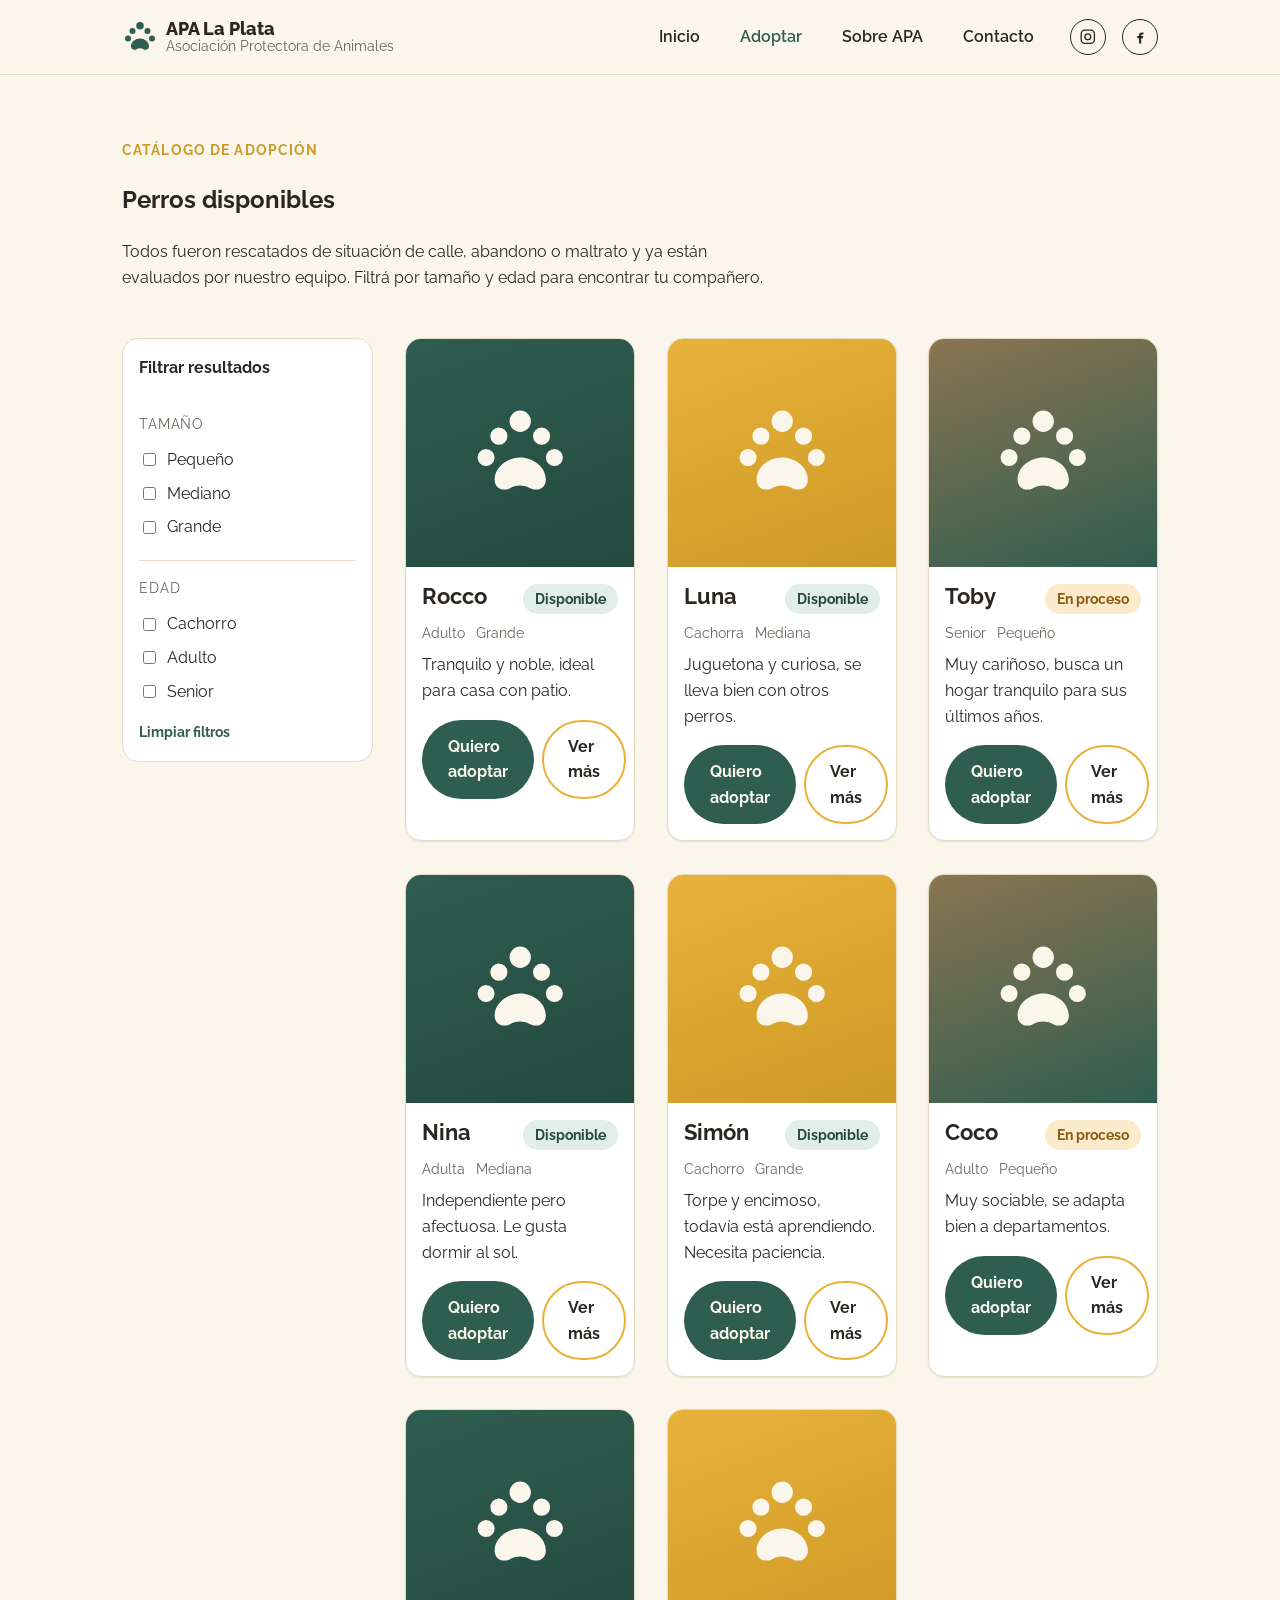
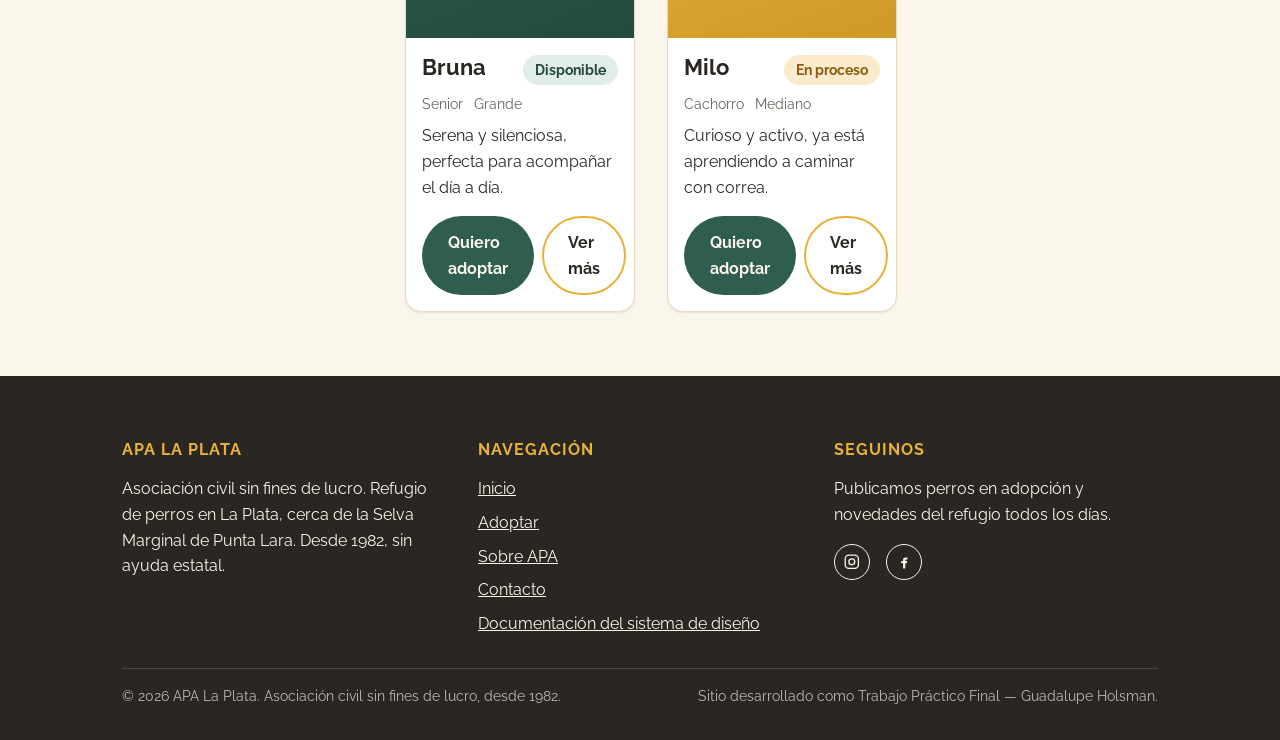
==== adopcion.html @ c474813a "Build Etapa 3 site: HTML/CSS for APA La Plata Implements the design system from Etapas 1-2 as a stat" ====
<!DOCTYPE html>
<html lang="es">
<head>
<meta charset="UTF-8">
<meta name="viewport" content="width=device-width, initial-scale=1.0">
<title>Adoptá — APA La Plata</title>
<meta name="description" content="Catálogo de perros disponibles para adopción en APA La Plata. Filtrá por tamaño y edad para encontrar tu compañero.">
<link rel="preconnect" href="https://fonts.googleapis.com">
<link rel="preconnect" href="https://fonts.gstatic.com" crossorigin>
<link href="https://fonts.googleapis.com/css2?family=Raleway:wght@400;600;700;800&display=swap" rel="stylesheet">
<link rel="stylesheet" href="css/styles.css">
</head>
<body>
<div class="pagina">

<header class="encabezado-principal">
  <div class="contenedor encabezado-principal__barra">
    <a href="index.html" class="marca">
      <svg class="marca__icono" viewBox="0 0 24 24" fill="currentColor" aria-hidden="true">
        <path d="M12 2a2.5 2.5 0 0 1 2.5 2.5A2.5 2.5 0 0 1 12 7a2.5 2.5 0 0 1-2.5-2.5A2.5 2.5 0 0 1 12 2zM7 6a2 2 0 1 1 0 4 2 2 0 0 1 0-4zm10 0a2 2 0 1 1 0 4 2 2 0 0 1 0-4zM4 11a2 2 0 1 1 0 4 2 2 0 0 1 0-4zm16 0a2 2 0 1 1 0 4 2 2 0 0 1 0-4zm-8 2c3 0 6 2.2 6 5.2 0 1.8-1.6 2.8-3.4 2.1a4.8 4.8 0 0 0-5.2 0C7.6 21 6 20 6 18.2 6 15.2 9 13 12 13z"/>
      </svg>
      <span class="marca__texto">
        <span class="marca__nombre">APA La Plata</span>
        <span class="marca__lugar">Asociación Protectora de Animales</span>
      </span>
    </a>

    <button class="nav-toggle" id="nav-toggle" aria-expanded="false" aria-controls="nav-principal">
      <svg class="nav-toggle__icono" viewBox="0 0 24 24" fill="none" stroke="currentColor" stroke-width="2" stroke-linecap="round" aria-hidden="true">
        <line x1="4" y1="7" x2="20" y2="7"></line>
        <line x1="4" y1="12" x2="20" y2="12"></line>
        <line x1="4" y1="17" x2="20" y2="17"></line>
      </svg>
      Menú
    </button>

    <nav class="nav-principal" id="nav-principal" aria-label="Navegación principal">
      <ul class="nav-principal__lista">
        <li><a class="nav-principal__enlace" href="index.html">Inicio</a></li>
        <li><a class="nav-principal__enlace" href="adopcion.html" aria-current="page">Adoptar</a></li>
        <li><a class="nav-principal__enlace" href="index.html#sobre">Sobre APA</a></li>
        <li><a class="nav-principal__enlace" href="contacto.html">Contacto</a></li>
      </ul>
      <div class="nav-principal__redes">
        <a class="icono-red" href="https://www.instagram.com/apa.perritosenadopcion/" target="_blank" rel="noopener" aria-label="APA La Plata en Instagram">
          <svg viewBox="0 0 24 24" fill="none" stroke="currentColor" stroke-width="1.8" aria-hidden="true"><rect x="3" y="3" width="18" height="18" rx="5"></rect><circle cx="12" cy="12" r="4"></circle><circle cx="17.5" cy="6.5" r="0.6" fill="currentColor" stroke="none"></circle></svg>
        </a>
        <a class="icono-red" href="https://www.facebook.com/" target="_blank" rel="noopener" aria-label="APA La Plata en Facebook">
          <svg viewBox="0 0 24 24" fill="currentColor" aria-hidden="true"><path d="M14 9.6V11h2.7l-.4 3H14v7h-3v-7H8.5v-3H11V9.4C11 7 12.6 6 14.7 6H17v3h-2.4c-.4 0-.6.2-.6.6z"></path></svg>
        </a>
      </div>
    </nav>
  </div>
</header>

<main>
  <section class="contenedor">
    <div class="seccion__encabezado">
      <p class="seccion__kicker">Catálogo de adopción</p>
      <h1>Perros disponibles</h1>
      <p>Todos fueron rescatados de situación de calle, abandono o maltrato y ya están evaluados por nuestro equipo. Filtrá por tamaño y edad para encontrar tu compañero.</p>
    </div>

    <div class="grilla-adopcion-layout">
      <aside aria-label="Filtros de búsqueda">
        <details class="barra-filtros" id="barra-filtros" open>
          <summary>Filtrar resultados</summary>

          <div class="barra-filtros__grupo">
            <p class="barra-filtros__titulo">Tamaño</p>
            <label class="barra-filtros__opcion"><input type="checkbox" name="tamano" value="pequeno"> Pequeño</label>
            <label class="barra-filtros__opcion"><input type="checkbox" name="tamano" value="mediano"> Mediano</label>
            <label class="barra-filtros__opcion"><input type="checkbox" name="tamano" value="grande"> Grande</label>
          </div>

          <div class="barra-filtros__grupo">
            <p class="barra-filtros__titulo">Edad</p>
            <label class="barra-filtros__opcion"><input type="checkbox" name="edad" value="cachorro"> Cachorro</label>
            <label class="barra-filtros__opcion"><input type="checkbox" name="edad" value="adulto"> Adulto</label>
            <label class="barra-filtros__opcion"><input type="checkbox" name="edad" value="senior"> Senior</label>
          </div>

          <button type="button" class="barra-filtros__limpiar" id="limpiar-filtros">Limpiar filtros</button>
        </details>
      </aside>

      <div class="grilla-adopcion" id="grilla-adopcion">

        <article class="tarjeta-animal" data-tamano="grande" data-edad="adulto">
          <div class="tarjeta-animal__layout">
            <div class="tarjeta-animal__imagen-envoltorio">
              <div class="imagen-animal imagen-animal--paleta-1">
                <svg viewBox="0 0 24 24" fill="currentColor" aria-hidden="true"><path d="M12 2a2.5 2.5 0 0 1 2.5 2.5A2.5 2.5 0 0 1 12 7a2.5 2.5 0 0 1-2.5-2.5A2.5 2.5 0 0 1 12 2zM7 6a2 2 0 1 1 0 4 2 2 0 0 1 0-4zm10 0a2 2 0 1 1 0 4 2 2 0 0 1 0-4zM4 11a2 2 0 1 1 0 4 2 2 0 0 1 0-4zm16 0a2 2 0 1 1 0 4 2 2 0 0 1 0-4zm-8 2c3 0 6 2.2 6 5.2 0 1.8-1.6 2.8-3.4 2.1a4.8 4.8 0 0 0-5.2 0C7.6 21 6 20 6 18.2 6 15.2 9 13 12 13z"/></svg>
              </div>
            </div>
            <div class="tarjeta-animal__contenido">
              <div class="tarjeta-animal__encabezado">
                <h2 class="tarjeta-animal__nombre">Rocco</h2>
                <span class="etiqueta-estado etiqueta-estado_disponible">Disponible</span>
              </div>
              <ul class="tarjeta-animal__meta"><li>Adulto</li><li>Grande</li></ul>
              <p class="tarjeta-animal__descripcion">Tranquilo y noble, ideal para casa con patio.</p>
              <div class="tarjeta-animal__acciones">
                <a href="animal.html" class="btn btn-primario">Quiero adoptar</a>
                <a href="animal.html" class="btn btn-secundario">Ver más</a>
              </div>
            </div>
          </div>
        </article>

        <article class="tarjeta-animal" data-tamano="mediano" data-edad="cachorro">
          <div class="tarjeta-animal__layout">
            <div class="tarjeta-animal__imagen-envoltorio">
              <div class="imagen-animal imagen-animal--paleta-2">
                <svg viewBox="0 0 24 24" fill="currentColor" aria-hidden="true"><path d="M12 2a2.5 2.5 0 0 1 2.5 2.5A2.5 2.5 0 0 1 12 7a2.5 2.5 0 0 1-2.5-2.5A2.5 2.5 0 0 1 12 2zM7 6a2 2 0 1 1 0 4 2 2 0 0 1 0-4zm10 0a2 2 0 1 1 0 4 2 2 0 0 1 0-4zM4 11a2 2 0 1 1 0 4 2 2 0 0 1 0-4zm16 0a2 2 0 1 1 0 4 2 2 0 0 1 0-4zm-8 2c3 0 6 2.2 6 5.2 0 1.8-1.6 2.8-3.4 2.1a4.8 4.8 0 0 0-5.2 0C7.6 21 6 20 6 18.2 6 15.2 9 13 12 13z"/></svg>
              </div>
            </div>
            <div class="tarjeta-animal__contenido">
              <div class="tarjeta-animal__encabezado">
                <h2 class="tarjeta-animal__nombre">Luna</h2>
                <span class="etiqueta-estado etiqueta-estado_disponible">Disponible</span>
              </div>
              <ul class="tarjeta-animal__meta"><li>Cachorra</li><li>Mediana</li></ul>
              <p class="tarjeta-animal__descripcion">Juguetona y curiosa, se lleva bien con otros perros.</p>
              <div class="tarjeta-animal__acciones">
                <a href="animal.html" class="btn btn-primario">Quiero adoptar</a>
                <a href="animal.html" class="btn btn-secundario">Ver más</a>
              </div>
            </div>
          </div>
        </article>

        <article class="tarjeta-animal" data-tamano="pequeno" data-edad="senior">
          <div class="tarjeta-animal__layout">
            <div class="tarjeta-animal__imagen-envoltorio">
              <div class="imagen-animal imagen-animal--paleta-3">
                <svg viewBox="0 0 24 24" fill="currentColor" aria-hidden="true"><path d="M12 2a2.5 2.5 0 0 1 2.5 2.5A2.5 2.5 0 0 1 12 7a2.5 2.5 0 0 1-2.5-2.5A2.5 2.5 0 0 1 12 2zM7 6a2 2 0 1 1 0 4 2 2 0 0 1 0-4zm10 0a2 2 0 1 1 0 4 2 2 0 0 1 0-4zM4 11a2 2 0 1 1 0 4 2 2 0 0 1 0-4zm16 0a2 2 0 1 1 0 4 2 2 0 0 1 0-4zm-8 2c3 0 6 2.2 6 5.2 0 1.8-1.6 2.8-3.4 2.1a4.8 4.8 0 0 0-5.2 0C7.6 21 6 20 6 18.2 6 15.2 9 13 12 13z"/></svg>
              </div>
            </div>
            <div class="tarjeta-animal__contenido">
              <div class="tarjeta-animal__encabezado">
                <h2 class="tarjeta-animal__nombre">Toby</h2>
                <span class="etiqueta-estado etiqueta-estado_enproceso">En proceso</span>
              </div>
              <ul class="tarjeta-animal__meta"><li>Senior</li><li>Pequeño</li></ul>
              <p class="tarjeta-animal__descripcion">Muy cariñoso, busca un hogar tranquilo para sus últimos años.</p>
              <div class="tarjeta-animal__acciones">
                <a href="animal.html" class="btn btn-primario">Quiero adoptar</a>
                <a href="animal.html" class="btn btn-secundario">Ver más</a>
              </div>
            </div>
          </div>
        </article>

        <article class="tarjeta-animal" data-tamano="mediano" data-edad="adulto">
          <div class="tarjeta-animal__layout">
            <div class="tarjeta-animal__imagen-envoltorio">
              <div class="imagen-animal imagen-animal--paleta-1">
                <svg viewBox="0 0 24 24" fill="currentColor" aria-hidden="true"><path d="M12 2a2.5 2.5 0 0 1 2.5 2.5A2.5 2.5 0 0 1 12 7a2.5 2.5 0 0 1-2.5-2.5A2.5 2.5 0 0 1 12 2zM7 6a2 2 0 1 1 0 4 2 2 0 0 1 0-4zm10 0a2 2 0 1 1 0 4 2 2 0 0 1 0-4zM4 11a2 2 0 1 1 0 4 2 2 0 0 1 0-4zm16 0a2 2 0 1 1 0 4 2 2 0 0 1 0-4zm-8 2c3 0 6 2.2 6 5.2 0 1.8-1.6 2.8-3.4 2.1a4.8 4.8 0 0 0-5.2 0C7.6 21 6 20 6 18.2 6 15.2 9 13 12 13z"/></svg>
              </div>
            </div>
            <div class="tarjeta-animal__contenido">
              <div class="tarjeta-animal__encabezado">
                <h2 class="tarjeta-animal__nombre">Nina</h2>
                <span class="etiqueta-estado etiqueta-estado_disponible">Disponible</span>
              </div>
              <ul class="tarjeta-animal__meta"><li>Adulta</li><li>Mediana</li></ul>
              <p class="tarjeta-animal__descripcion">Independiente pero afectuosa. Le gusta dormir al sol.</p>
              <div class="tarjeta-animal__acciones">
                <a href="animal.html" class="btn btn-primario">Quiero adoptar</a>
                <a href="animal.html" class="btn btn-secundario">Ver más</a>
              </div>
            </div>
          </div>
        </article>

        <article class="tarjeta-animal" data-tamano="grande" data-edad="cachorro">
          <div class="tarjeta-animal__layout">
            <div class="tarjeta-animal__imagen-envoltorio">
              <div class="imagen-animal imagen-animal--paleta-2">
                <svg viewBox="0 0 24 24" fill="currentColor" aria-hidden="true"><path d="M12 2a2.5 2.5 0 0 1 2.5 2.5A2.5 2.5 0 0 1 12 7a2.5 2.5 0 0 1-2.5-2.5A2.5 2.5 0 0 1 12 2zM7 6a2 2 0 1 1 0 4 2 2 0 0 1 0-4zm10 0a2 2 0 1 1 0 4 2 2 0 0 1 0-4zM4 11a2 2 0 1 1 0 4 2 2 0 0 1 0-4zm16 0a2 2 0 1 1 0 4 2 2 0 0 1 0-4zm-8 2c3 0 6 2.2 6 5.2 0 1.8-1.6 2.8-3.4 2.1a4.8 4.8 0 0 0-5.2 0C7.6 21 6 20 6 18.2 6 15.2 9 13 12 13z"/></svg>
              </div>
            </div>
            <div class="tarjeta-animal__contenido">
              <div class="tarjeta-animal__encabezado">
                <h2 class="tarjeta-animal__nombre">Simón</h2>
                <span class="etiqueta-estado etiqueta-estado_disponible">Disponible</span>
              </div>
              <ul class="tarjeta-animal__meta"><li>Cachorro</li><li>Grande</li></ul>
              <p class="tarjeta-animal__descripcion">Torpe y encimoso, todavía está aprendiendo. Necesita paciencia.</p>
              <div class="tarjeta-animal__acciones">
                <a href="animal.html" class="btn btn-primario">Quiero adoptar</a>
                <a href="animal.html" class="btn btn-secundario">Ver más</a>
              </div>
            </div>
          </div>
        </article>

        <article class="tarjeta-animal" data-tamano="pequeno" data-edad="adulto">
          <div class="tarjeta-animal__layout">
            <div class="tarjeta-animal__imagen-envoltorio">
              <div class="imagen-animal imagen-animal--paleta-3">
                <svg viewBox="0 0 24 24" fill="currentColor" aria-hidden="true"><path d="M12 2a2.5 2.5 0 0 1 2.5 2.5A2.5 2.5 0 0 1 12 7a2.5 2.5 0 0 1-2.5-2.5A2.5 2.5 0 0 1 12 2zM7 6a2 2 0 1 1 0 4 2 2 0 0 1 0-4zm10 0a2 2 0 1 1 0 4 2 2 0 0 1 0-4zM4 11a2 2 0 1 1 0 4 2 2 0 0 1 0-4zm16 0a2 2 0 1 1 0 4 2 2 0 0 1 0-4zm-8 2c3 0 6 2.2 6 5.2 0 1.8-1.6 2.8-3.4 2.1a4.8 4.8 0 0 0-5.2 0C7.6 21 6 20 6 18.2 6 15.2 9 13 12 13z"/></svg>
              </div>
            </div>
            <div class="tarjeta-animal__contenido">
              <div class="tarjeta-animal__encabezado">
                <h2 class="tarjeta-animal__nombre">Coco</h2>
                <span class="etiqueta-estado etiqueta-estado_enproceso">En proceso</span>
              </div>
              <ul class="tarjeta-animal__meta"><li>Adulto</li><li>Pequeño</li></ul>
              <p class="tarjeta-animal__descripcion">Muy sociable, se adapta bien a departamentos.</p>
              <div class="tarjeta-animal__acciones">
                <a href="animal.html" class="btn btn-primario">Quiero adoptar</a>
                <a href="animal.html" class="btn btn-secundario">Ver más</a>
              </div>
            </div>
          </div>
        </article>

        <article class="tarjeta-animal" data-tamano="grande" data-edad="senior">
          <div class="tarjeta-animal__layout">
            <div class="tarjeta-animal__imagen-envoltorio">
              <div class="imagen-animal imagen-animal--paleta-1">
                <svg viewBox="0 0 24 24" fill="currentColor" aria-hidden="true"><path d="M12 2a2.5 2.5 0 0 1 2.5 2.5A2.5 2.5 0 0 1 12 7a2.5 2.5 0 0 1-2.5-2.5A2.5 2.5 0 0 1 12 2zM7 6a2 2 0 1 1 0 4 2 2 0 0 1 0-4zm10 0a2 2 0 1 1 0 4 2 2 0 0 1 0-4zM4 11a2 2 0 1 1 0 4 2 2 0 0 1 0-4zm16 0a2 2 0 1 1 0 4 2 2 0 0 1 0-4zm-8 2c3 0 6 2.2 6 5.2 0 1.8-1.6 2.8-3.4 2.1a4.8 4.8 0 0 0-5.2 0C7.6 21 6 20 6 18.2 6 15.2 9 13 12 13z"/></svg>
              </div>
            </div>
            <div class="tarjeta-animal__contenido">
              <div class="tarjeta-animal__encabezado">
                <h2 class="tarjeta-animal__nombre">Bruna</h2>
                <span class="etiqueta-estado etiqueta-estado_disponible">Disponible</span>
              </div>
              <ul class="tarjeta-animal__meta"><li>Senior</li><li>Grande</li></ul>
              <p class="tarjeta-animal__descripcion">Serena y silenciosa, perfecta para acompañar el día a día.</p>
              <div class="tarjeta-animal__acciones">
                <a href="animal.html" class="btn btn-primario">Quiero adoptar</a>
                <a href="animal.html" class="btn btn-secundario">Ver más</a>
              </div>
            </div>
          </div>
        </article>

        <article class="tarjeta-animal" data-tamano="mediano" data-edad="cachorro">
          <div class="tarjeta-animal__layout">
            <div class="tarjeta-animal__imagen-envoltorio">
              <div class="imagen-animal imagen-animal--paleta-2">
                <svg viewBox="0 0 24 24" fill="currentColor" aria-hidden="true"><path d="M12 2a2.5 2.5 0 0 1 2.5 2.5A2.5 2.5 0 0 1 12 7a2.5 2.5 0 0 1-2.5-2.5A2.5 2.5 0 0 1 12 2zM7 6a2 2 0 1 1 0 4 2 2 0 0 1 0-4zm10 0a2 2 0 1 1 0 4 2 2 0 0 1 0-4zM4 11a2 2 0 1 1 0 4 2 2 0 0 1 0-4zm16 0a2 2 0 1 1 0 4 2 2 0 0 1 0-4zm-8 2c3 0 6 2.2 6 5.2 0 1.8-1.6 2.8-3.4 2.1a4.8 4.8 0 0 0-5.2 0C7.6 21 6 20 6 18.2 6 15.2 9 13 12 13z"/></svg>
              </div>
            </div>
            <div class="tarjeta-animal__contenido">
              <div class="tarjeta-animal__encabezado">
                <h2 class="tarjeta-animal__nombre">Milo</h2>
                <span class="etiqueta-estado etiqueta-estado_enproceso">En proceso</span>
              </div>
              <ul class="tarjeta-animal__meta"><li>Cachorro</li><li>Mediano</li></ul>
              <p class="tarjeta-animal__descripcion">Curioso y activo, ya está aprendiendo a caminar con correa.</p>
              <div class="tarjeta-animal__acciones">
                <a href="animal.html" class="btn btn-primario">Quiero adoptar</a>
                <a href="animal.html" class="btn btn-secundario">Ver más</a>
              </div>
            </div>
          </div>
        </article>

      </div>
    </div>
  </section>
</main>

<footer class="pie-pagina">
  <div class="contenedor">
    <div class="pie-pagina__grid">
      <div>
        <h2 class="pie-pagina__titulo">APA La Plata</h2>
        <p>Asociación civil sin fines de lucro. Refugio de perros en La Plata, cerca de la Selva Marginal de Punta Lara. Desde 1982, sin ayuda estatal.</p>
      </div>
      <div>
        <h2 class="pie-pagina__titulo">Navegación</h2>
        <ul class="pie-pagina__lista">
          <li><a href="index.html">Inicio</a></li>
          <li><a href="adopcion.html">Adoptar</a></li>
          <li><a href="index.html#sobre">Sobre APA</a></li>
          <li><a href="contacto.html">Contacto</a></li>
          <li><a href="sistema.html">Documentación del sistema de diseño</a></li>
        </ul>
      </div>
      <div>
        <h2 class="pie-pagina__titulo">Seguinos</h2>
        <p>Publicamos perros en adopción y novedades del refugio todos los días.</p>
        <div class="pie-pagina__redes">
          <a class="icono-red" href="https://www.instagram.com/apa.perritosenadopcion/" target="_blank" rel="noopener" aria-label="APA La Plata en Instagram">
            <svg viewBox="0 0 24 24" fill="none" stroke="currentColor" stroke-width="1.8" aria-hidden="true"><rect x="3" y="3" width="18" height="18" rx="5"></rect><circle cx="12" cy="12" r="4"></circle><circle cx="17.5" cy="6.5" r="0.6" fill="currentColor" stroke="none"></circle></svg>
          </a>
          <a class="icono-red" href="https://www.facebook.com/" target="_blank" rel="noopener" aria-label="APA La Plata en Facebook">
            <svg viewBox="0 0 24 24" fill="currentColor" aria-hidden="true"><path d="M14 9.6V11h2.7l-.4 3H14v7h-3v-7H8.5v-3H11V9.4C11 7 12.6 6 14.7 6H17v3h-2.4c-.4 0-.6.2-.6.6z"></path></svg>
          </a>
        </div>
      </div>
    </div>
    <div class="pie-pagina__base">
      <span>© 2026 APA La Plata. Asociación civil sin fines de lucro, desde 1982.</span>
      <span>Sitio desarrollado como Trabajo Práctico Final — Guadalupe Holsman.</span>
    </div>
  </div>
</footer>

</div>
<script src="js/main.js"></script>
</body>
</html>
---- css/styles.css ----
/* ==========================================================================
   APA La Plata — Sistema de diseño
   Variables definidas en la Etapa 2 del TP, implementadas como custom
   properties. Ningún color, tipografía o espaciado se declara fuera de :root.
   ========================================================================== */

:root {
  /* Paleta de colores (Etapa 2 · 2.1) */
  --color-primario: #E8B23A;          /* Mostaza — marca, fondos destacados, encabezados de sección */
  --color-primario-hover: #CE9A26;
  --color-secundario: #2F5D50;        /* Verde bosque — CTAs, navegación, enlaces */
  --color-secundario-hover: #244a3f;
  --color-texto: #2A2622;             /* TextoBase — texto principal sobre fondo claro */
  --color-texto-suave: #6B655C;       /* TextoSuave — texto secundario, metadatos */
  --color-fondo: #FBF6EC;             /* FondoBase — fondo general de página */

  /* Neutros derivados, necesarios para superficies e interacción */
  --color-superficie: #FFFFFF;
  --color-borde: #E7DCC3;
  --color-texto-inverso: #FBF6EC;
  --color-sombra: rgba(42, 38, 34, 0.10);

  /* Estados de EtiquetaEstado */
  --color-estado-disponible-fondo: #E1EEE8;
  --color-estado-disponible-texto: #24473d;
  --color-estado-enproceso-fondo: #FBEACB;
  --color-estado-enproceso-texto: #8A5B10;

  /* Escala tipográfica (Etapa 2 · 2.1) */
  --fuente-base: 'Raleway', 'Segoe UI', system-ui, -apple-system, sans-serif;
  --tipo-pequeno: 0.875rem; /* 14px */
  --tipo-base: 1rem;        /* 16px */
  --tipo-grande: 1.375rem;  /* 22px */
  --tipo-display: 2.25rem;  /* 36px */

  /* Escala de espaciado (Etapa 2 · 2.1) */
  --espacio-xs: 0.5rem;  /* 8px */
  --espacio-sm: 1rem;    /* 16px */
  --espacio-md: 2rem;    /* 32px */
  --espacio-lg: 4rem;    /* 64px */

  /* Layout */
  --ancho-lectura: 1100px;
  --radio-sm: 0.5rem;
  --radio-md: 1rem;
  --radio-pill: 999px;
}

/* ==========================================================================
   Reset básico
   ========================================================================== */

*,
*::before,
*::after {
  box-sizing: border-box;
}

html {
  -webkit-text-size-adjust: 100%;
}

body {
  margin: 0;
  font-family: var(--fuente-base);
  font-size: var(--tipo-base);
  line-height: 1.6;
  color: var(--color-texto);
  background-color: var(--color-fondo);
}

img,
svg {
  display: block;
  max-width: 100%;
}

a {
  color: var(--color-secundario);
}

ul,
ol {
  padding-left: 1.2em;
}

h1, h2, h3, h4, h5, h6 {
  line-height: 1.25;
  font-weight: 700;
  margin: 0 0 var(--espacio-sm) 0;
}

p {
  margin: 0 0 var(--espacio-sm) 0;
}

button,
input,
textarea,
select {
  font-family: inherit;
  font-size: inherit;
}

.visualmente-oculto {
  position: absolute;
  width: 1px;
  height: 1px;
  padding: 0;
  margin: -1px;
  overflow: hidden;
  clip: rect(0, 0, 0, 0);
  white-space: nowrap;
  border: 0;
}

/* ==========================================================================
   Layout macro — CSS Grid
   La estructura de cada página (encabezado / main / pie) y la disposición
   de secciones dentro de main se resuelven con Grid. Flexbox se reserva
   para microcomposición (nav, botones, tarjetas).
   ========================================================================== */

.pagina {
  display: grid;
  grid-template-rows: auto 1fr auto;
  min-height: 100vh;
}

.contenedor {
  width: 100%;
  max-width: var(--ancho-lectura);
  margin-inline: auto;
  padding-inline: var(--espacio-sm);
}

@media (min-width: 768px) {
  .contenedor {
    padding-inline: var(--espacio-md);
  }
}

main {
  display: grid;
  gap: var(--espacio-lg);
  padding-block: var(--espacio-lg) var(--espacio-lg);
}

.seccion__encabezado {
  display: grid;
  gap: var(--espacio-xs);
  margin-bottom: var(--espacio-md);
  max-width: 65ch;
}

.seccion__kicker {
  font-size: var(--tipo-pequeno);
  font-weight: 700;
  letter-spacing: 0.08em;
  text-transform: uppercase;
  color: var(--color-primario-hover);
}

.seccion--fondo-primario {
  background-color: var(--color-primario);
  padding-block: var(--espacio-lg);
}

.seccion--fondo-secundario {
  background-color: var(--color-secundario);
  color: var(--color-texto-inverso);
  padding-block: var(--espacio-lg);
}

.seccion--fondo-secundario a {
  color: var(--color-texto-inverso);
}

/* Grid de dos columnas para bloques institucionales: macro-layout con Grid,
   colapsa a una columna en mobile (mobile-first). */
.grid-dos-columnas {
  display: grid;
  gap: var(--espacio-md);
  grid-template-columns: 1fr;
  align-items: start;
}

@media (min-width: 768px) {
  .grid-dos-columnas {
    grid-template-columns: 1.1fr 0.9fr;
    gap: var(--espacio-lg);
  }
}

/* ==========================================================================
   EncabezadoPrincipal (organismo)
   ========================================================================== */

.encabezado-principal {
  background-color: var(--color-fondo);
  border-bottom: 1px solid var(--color-borde);
  position: sticky;
  top: 0;
  z-index: 20;
}

.encabezado-principal__barra {
  display: flex;
  align-items: center;
  justify-content: space-between;
  gap: var(--espacio-sm);
  padding-block: var(--espacio-sm);
}

.marca {
  display: flex;
  align-items: center;
  gap: var(--espacio-xs);
  text-decoration: none;
  color: var(--color-texto);
}

.marca__icono {
  width: 2.25rem;
  height: 2.25rem;
  flex-shrink: 0;
  color: var(--color-secundario);
}

.marca__texto {
  display: flex;
  flex-direction: column;
  line-height: 1.1;
}

.marca__nombre {
  font-weight: 800;
  font-size: 1.125rem;
}

.marca__lugar {
  font-size: var(--tipo-pequeno);
  color: var(--color-texto-suave);
}

.nav-toggle {
  display: inline-flex;
  align-items: center;
  gap: var(--espacio-xs);
  background: none;
  border: 1px solid var(--color-borde);
  border-radius: var(--radio-sm);
  padding: 0.5rem 0.75rem;
  color: var(--color-texto);
  cursor: pointer;
}

.nav-toggle__icono {
  width: 1.25rem;
  height: 1.25rem;
}

.nav-principal {
  display: none;
  flex-direction: column;
  gap: var(--espacio-xs);
  padding-block: var(--espacio-sm);
  border-top: 1px solid var(--color-borde);
}

.nav-principal.esta-abierto {
  display: flex;
}

.nav-principal__lista {
  list-style: none;
  margin: 0;
  padding: 0;
  display: flex;
  flex-direction: column;
  gap: var(--espacio-xs);
}

.nav-principal__enlace {
  display: block;
  padding: 0.5rem 0.25rem;
  text-decoration: none;
  color: var(--color-texto);
  font-weight: 600;
  border-radius: var(--radio-sm);
}

.nav-principal__enlace:hover,
.nav-principal__enlace[aria-current="page"] {
  color: var(--color-secundario);
}

.nav-principal__redes {
  display: flex;
  gap: var(--espacio-sm);
  padding-top: var(--espacio-xs);
}

@media (min-width: 768px) {
  .nav-toggle {
    display: none;
  }

  .nav-principal {
    display: flex;
    flex-direction: row;
    align-items: center;
    justify-content: flex-end;
    gap: var(--espacio-md);
    border-top: none;
    padding-block: 0;
    flex: 1;
  }

  .nav-principal__lista {
    flex-direction: row;
    gap: var(--espacio-md);
  }

  .nav-principal__redes {
    padding-top: 0;
  }
}

/* ==========================================================================
   Átomos
   ========================================================================== */

/* Botones — sistema único (corrige inconsistencia detectada en Etapa 1) */
.btn {
  display: inline-flex;
  align-items: center;
  justify-content: center;
  gap: var(--espacio-xs);
  font-weight: 700;
  font-size: var(--tipo-base);
  padding: 0.75rem 1.5rem;
  border-radius: var(--radio-pill);
  text-decoration: none;
  cursor: pointer;
  border: 2px solid transparent;
  transition: background-color 0.15s ease, color 0.15s ease, border-color 0.15s ease;
}

.btn-primario {
  background-color: var(--color-secundario);
  color: var(--color-texto-inverso);
}

.btn-primario:hover {
  background-color: var(--color-secundario-hover);
}

.btn-secundario {
  background-color: transparent;
  border-color: var(--color-primario);
  color: var(--color-texto);
}

.btn-secundario:hover {
  background-color: var(--color-primario);
}

/* Etiquetas de estado */
.etiqueta-estado {
  display: inline-flex;
  align-items: center;
  gap: 0.35em;
  font-size: var(--tipo-pequeno);
  font-weight: 700;
  padding: 0.25rem 0.75rem;
  border-radius: var(--radio-pill);
}

.etiqueta-estado_disponible {
  background-color: var(--color-estado-disponible-fondo);
  color: var(--color-estado-disponible-texto);
}

.etiqueta-estado_enproceso {
  background-color: var(--color-estado-enproceso-fondo);
  color: var(--color-estado-enproceso-texto);
}

/* Campo de texto */
.campo {
  display: flex;
  flex-direction: column;
  gap: 0.35rem;
  margin-bottom: var(--espacio-sm);
}

.campo__etiqueta {
  font-size: var(--tipo-pequeno);
  font-weight: 700;
  color: var(--color-texto);
}

.campo-texto {
  border: 1px solid var(--color-borde);
  border-radius: var(--radio-sm);
  padding: 0.65rem 0.85rem;
  background-color: var(--color-superficie);
  color: var(--color-texto);
}

.campo-texto:focus {
  outline: 2px solid var(--color-secundario);
  outline-offset: 1px;
}

/* Ícono de red social */
.icono-red {
  width: 2.25rem;
  height: 2.25rem;
  display: inline-flex;
  align-items: center;
  justify-content: center;
  border-radius: var(--radio-pill);
  border: 1px solid currentColor;
  color: inherit;
  text-decoration: none;
}

.icono-red svg {
  width: 1.1rem;
  height: 1.1rem;
}

/* Imagen de animal (placeholder ilustrado, proporción 1:1) */
.imagen-animal {
  aspect-ratio: 1 / 1;
  width: 100%;
  border-radius: var(--radio-md);
  display: flex;
  align-items: center;
  justify-content: center;
  color: var(--color-texto-inverso);
  overflow: hidden;
}

.imagen-animal svg {
  width: 45%;
  height: 45%;
}

.imagen-animal--paleta-1 { background: linear-gradient(160deg, var(--color-secundario), var(--color-secundario-hover)); }
.imagen-animal--paleta-2 { background: linear-gradient(160deg, var(--color-primario), var(--color-primario-hover)); }
.imagen-animal--paleta-3 { background: linear-gradient(160deg, #8a7550, var(--color-secundario)); }

/* ==========================================================================
   Moléculas
   ========================================================================== */

/* TarjetaAnimal — usa container queries para adaptar su composición interna
   según el ancho disponible en su propio contenedor (no el viewport). */
.tarjeta-animal {
  container-type: inline-size;
  container-name: tarjeta;
  background-color: var(--color-superficie);
  border: 1px solid var(--color-borde);
  border-radius: var(--radio-md);
  overflow: hidden;
  box-shadow: 0 1px 2px var(--color-sombra);
}

.tarjeta-animal__layout {
  display: flex;
  flex-direction: column;
}

.tarjeta-animal__imagen-envoltorio {
  width: 100%;
}

.tarjeta-animal__imagen-envoltorio .imagen-animal {
  border-radius: 0;
}

.tarjeta-animal__contenido {
  display: flex;
  flex-direction: column;
  gap: var(--espacio-xs);
  padding: var(--espacio-sm);
}

.tarjeta-animal__encabezado {
  display: flex;
  align-items: baseline;
  justify-content: space-between;
  gap: var(--espacio-xs);
}

.tarjeta-animal__nombre {
  font-size: var(--tipo-grande);
  margin: 0;
}

.tarjeta-animal__meta {
  font-size: var(--tipo-pequeno);
  color: var(--color-texto-suave);
  display: flex;
  flex-wrap: wrap;
  gap: 0.5em 0.75em;
  margin: 0;
  padding: 0;
  list-style: none;
}

.tarjeta-animal__descripcion {
  font-size: var(--tipo-base);
  color: var(--color-texto);
  margin: 0;
}

.tarjeta-animal__acciones {
  margin-top: var(--espacio-xs);
  display: flex;
  gap: var(--espacio-xs);
}

/* Container query: cuando el contenedor de la tarjeta supera ~420px de
   ancho (p. ej. en una lista de destacados a una o dos columnas anchas),
   la imagen pasa a un costado en lugar de ir arriba. En la grilla de
   adopción de 3 columnas, cada tarjeta es más angosta y se mantiene
   apilada, sin importar el tamaño del viewport. */
@container tarjeta (min-width: 420px) {
  .tarjeta-animal__layout {
    flex-direction: row;
    align-items: stretch;
  }

  .tarjeta-animal__imagen-envoltorio {
    width: 40%;
    flex-shrink: 0;
  }

  .tarjeta-animal__imagen-envoltorio .imagen-animal {
    height: 100%;
    aspect-ratio: auto;
  }

  .tarjeta-animal__contenido {
    justify-content: center;
  }
}

/* FormularioContacto */
.formulario-contacto {
  background-color: var(--color-superficie);
  border: 1px solid var(--color-borde);
  border-radius: var(--radio-md);
  padding: var(--espacio-md);
}

.formulario-contacto__enviar {
  margin-top: var(--espacio-xs);
}

/* BarraFiltros */
.barra-filtros {
  background-color: var(--color-superficie);
  border: 1px solid var(--color-borde);
  border-radius: var(--radio-md);
  padding: var(--espacio-sm);
}

.barra-filtros summary {
  font-weight: 700;
  cursor: pointer;
  list-style: none;
  display: flex;
  align-items: center;
  justify-content: space-between;
}

.barra-filtros summary::-webkit-details-marker {
  display: none;
}

.barra-filtros summary::after {
  content: '+';
  font-size: 1.25rem;
  color: var(--color-secundario);
}

.barra-filtros[open] summary::after {
  content: '–';
}

.barra-filtros__grupo {
  margin-top: var(--espacio-sm);
  padding-top: var(--espacio-sm);
  border-top: 1px solid var(--color-borde);
}

.barra-filtros__grupo:first-of-type {
  border-top: none;
}

.barra-filtros__titulo {
  font-size: var(--tipo-pequeno);
  text-transform: uppercase;
  letter-spacing: 0.06em;
  color: var(--color-texto-suave);
  margin: 0 0 0.5rem 0;
}

.barra-filtros__opcion {
  display: flex;
  align-items: center;
  gap: 0.5rem;
  padding: 0.25rem 0;
  font-size: var(--tipo-base);
}

.barra-filtros__limpiar {
  margin-top: var(--espacio-sm);
  background: none;
  border: none;
  color: var(--color-secundario);
  font-weight: 700;
  cursor: pointer;
  padding: 0;
  font-size: var(--tipo-pequeno);
}

@media (min-width: 1024px) {
  .barra-filtros summary {
    pointer-events: none;
  }

  .barra-filtros summary::after {
    display: none;
  }
}

/* DatoInstitucional */
.dato-institucional {
  container-type: inline-size;
  background-color: var(--color-superficie);
  border-radius: var(--radio-md);
  padding: var(--espacio-md) var(--espacio-sm);
  text-align: center;
}

.dato-institucional__numero {
  font-size: var(--tipo-display);
  color: var(--color-secundario);
  font-weight: 800;
  display: block;
}

.dato-institucional__etiqueta {
  font-size: var(--tipo-pequeno);
  color: var(--color-texto-suave);
}

.grilla-datos {
  display: grid;
  grid-template-columns: repeat(2, 1fr);
  gap: var(--espacio-sm);
}

@media (min-width: 768px) {
  .grilla-datos {
    grid-template-columns: repeat(4, 1fr);
  }
}

/* ==========================================================================
   Organismos
   ========================================================================== */

/* HeroInicio — único organismo que excede el ancho de lectura como fondo */
.hero-inicio {
  background: linear-gradient(135deg, var(--color-secundario), var(--color-secundario-hover));
  color: var(--color-texto-inverso);
  padding-block: var(--espacio-lg);
}

.hero-inicio__grid {
  display: grid;
  gap: var(--espacio-md);
  align-items: center;
}

@media (min-width: 768px) {
  .hero-inicio__grid {
    grid-template-columns: 1.2fr 1fr;
  }
}

.hero-inicio__titulo {
  font-size: var(--tipo-display);
  margin-bottom: var(--espacio-sm);
}

.hero-inicio__texto {
  font-size: var(--tipo-grande);
  color: var(--color-texto-inverso);
  opacity: 0.92;
  max-width: 45ch;
}

.hero-inicio__acciones {
  display: flex;
  flex-wrap: wrap;
  gap: var(--espacio-sm);
  margin-top: var(--espacio-md);
}

.hero-inicio__acciones .btn-secundario {
  border-color: var(--color-primario);
  color: var(--color-texto-inverso);
}

.hero-inicio__acciones .btn-secundario:hover {
  background-color: var(--color-primario);
  color: var(--color-texto);
}

.hero-inicio__ilustracion {
  width: 100%;
  max-width: 22rem;
  margin-inline: auto;
  color: var(--color-primario);
}

/* GrillaAdopcion — Grid macro de 12 columnas reagrupado según breakpoint */
.grilla-adopcion-layout {
  display: grid;
  gap: var(--espacio-md);
  grid-template-columns: 1fr;
}

@media (min-width: 1024px) {
  .grilla-adopcion-layout {
    grid-template-columns: 3fr 9fr;
    align-items: start;
  }
}

.grilla-adopcion {
  display: grid;
  gap: var(--espacio-md);
  grid-template-columns: 1fr;
}

@media (min-width: 600px) {
  .grilla-adopcion {
    grid-template-columns: repeat(2, 1fr);
  }
}

@media (min-width: 1024px) {
  .grilla-adopcion {
    grid-template-columns: repeat(3, 1fr);
  }
}

/* Grilla de destacados: contenedores más anchos por tarjeta a propósito,
   para contrastar con la GrillaAdopcion (ver container query de arriba). */
.grilla-destacados {
  display: grid;
  gap: var(--espacio-md);
  grid-template-columns: 1fr;
}

@media (min-width: 768px) {
  .grilla-destacados {
    grid-template-columns: repeat(2, 1fr);
  }
}

.grilla-adopcion__resultado-vacio {
  grid-column: 1 / -1;
  text-align: center;
  color: var(--color-texto-suave);
  padding: var(--espacio-lg) var(--espacio-sm);
  border: 1px dashed var(--color-borde);
  border-radius: var(--radio-md);
}

/* SeccionProceso — pasos numerados */
.pasos {
  display: grid;
  gap: var(--espacio-md);
  grid-template-columns: 1fr;
  list-style: none;
  margin: 0;
  padding: 0;
  counter-reset: paso;
}

@media (min-width: 768px) {
  .pasos {
    grid-template-columns: repeat(2, 1fr);
  }
}

@media (min-width: 1024px) {
  .pasos {
    grid-template-columns: repeat(4, 1fr);
  }
}

.pasos__item {
  counter-increment: paso;
  background-color: var(--color-superficie);
  border-radius: var(--radio-md);
  padding: var(--espacio-md) var(--espacio-sm);
  border: 1px solid var(--color-borde);
}

.pasos__item::before {
  content: counter(paso);
  display: flex;
  align-items: center;
  justify-content: center;
  width: 2.5rem;
  height: 2.5rem;
  border-radius: 50%;
  background-color: var(--color-primario);
  color: var(--color-texto);
  font-weight: 800;
  margin-bottom: var(--espacio-sm);
}

.pasos__titulo {
  font-size: var(--tipo-grande);
  margin-bottom: var(--espacio-xs);
}

.pasos__texto {
  color: var(--color-texto-suave);
  margin: 0;
}

/* PiePagina */
.pie-pagina {
  background-color: var(--color-texto);
  color: var(--color-texto-inverso);
  padding-block: var(--espacio-lg) var(--espacio-md);
}

.pie-pagina a {
  color: var(--color-texto-inverso);
}

.pie-pagina__grid {
  display: grid;
  gap: var(--espacio-md);
  grid-template-columns: 1fr;
  margin-bottom: var(--espacio-md);
}

@media (min-width: 768px) {
  .pie-pagina__grid {
    grid-template-columns: repeat(3, 1fr);
  }
}

.pie-pagina__titulo {
  font-size: var(--tipo-base);
  text-transform: uppercase;
  letter-spacing: 0.06em;
  color: var(--color-primario);
  margin-bottom: var(--espacio-sm);
}

.pie-pagina__lista {
  list-style: none;
  margin: 0;
  padding: 0;
  display: grid;
  gap: 0.5rem;
}

.pie-pagina__redes {
  display: flex;
  gap: var(--espacio-sm);
}

.pie-pagina__base {
  border-top: 1px solid rgba(251, 246, 236, 0.15);
  padding-top: var(--espacio-sm);
  font-size: var(--tipo-pequeno);
  color: rgba(251, 246, 236, 0.7);
  display: flex;
  flex-wrap: wrap;
  gap: 0.5rem 1rem;
  justify-content: space-between;
}

/* ==========================================================================
   Utilidades de texto e imagen para páginas de contenido
   ========================================================================== */

.texto-kicker {
  color: var(--color-primario-hover);
}

.lista-simple {
  list-style: none;
  margin: 0;
  padding: 0;
  display: grid;
  gap: var(--espacio-sm);
}

.lista-simple li {
  padding-left: 1.75rem;
  position: relative;
}

.lista-simple li::before {
  content: '';
  position: absolute;
  left: 0;
  top: 0.4em;
  width: 0.9rem;
  height: 0.9rem;
  background-color: var(--color-primario);
  border-radius: 50%;
}

.tabla-info {
  width: 100%;
  border-collapse: collapse;
  background-color: var(--color-superficie);
  border-radius: var(--radio-md);
  overflow: hidden;
}

.tabla-info th,
.tabla-info td {
  text-align: left;
  padding: 0.75rem 1rem;
  border-bottom: 1px solid var(--color-borde);
  font-size: var(--tipo-pequeno);
}

.tabla-info thead th {
  background-color: var(--color-primario);
  color: var(--color-texto);
}

/* ==========================================================================
   Página de detalle de animal
   ========================================================================== */

.detalle-animal {
  display: grid;
  gap: var(--espacio-lg);
  grid-template-columns: 1fr;
}

@media (min-width: 768px) {
  .detalle-animal {
    grid-template-columns: 1fr 1.2fr;
    align-items: start;
  }
}

.detalle-animal__imagen .imagen-animal {
  aspect-ratio: 4 / 3;
}

.detalle-animal__meta {
  display: flex;
  flex-wrap: wrap;
  gap: var(--espacio-xs);
  margin-bottom: var(--espacio-sm);
}

.detalle-animal__ficha {
  margin-top: var(--espacio-md);
}

/* ==========================================================================
   Sistema de diseño — página de documentación
   ========================================================================== */

.muestra-color {
  border-radius: var(--radio-md);
  padding: var(--espacio-md) var(--espacio-sm);
  min-height: 6rem;
  display: flex;
  flex-direction: column;
  justify-content: flex-end;
  font-size: var(--tipo-pequeno);
  font-weight: 700;
  border: 1px solid var(--color-borde);
}

.grilla-muestras {
  display: grid;
  gap: var(--espacio-sm);
  grid-template-columns: repeat(2, 1fr);
}

@media (min-width: 600px) {
  .grilla-muestras {
    grid-template-columns: repeat(3, 1fr);
  }
}

@media (min-width: 1024px) {
  .grilla-muestras {
    grid-template-columns: repeat(5, 1fr);
  }
}

.muestra-tipografia {
  display: grid;
  gap: 0.25rem;
  padding: var(--espacio-sm) 0;
  border-bottom: 1px solid var(--color-borde);
}

.muestra-tipografia small {
  color: var(--color-texto-suave);
  font-size: var(--tipo-pequeno);
}

.muestra-espaciado {
  display: flex;
  align-items: center;
  gap: var(--espacio-sm);
  margin-bottom: var(--espacio-xs);
}

.muestra-espaciado__barra {
  height: 1.5rem;
  background-color: var(--color-secundario);
  border-radius: var(--radio-sm);
}

.muestra-espaciado__etiqueta {
  font-size: var(--tipo-pequeno);
  color: var(--color-texto-suave);
  width: 10rem;
  flex-shrink: 0;
}

.grilla-componentes {
  display: grid;
  gap: var(--espacio-md);
  grid-template-columns: 1fr;
}

@media (min-width: 768px) {
  .grilla-componentes {
    grid-template-columns: repeat(2, 1fr);
  }
}

.muestra-componente {
  background-color: var(--color-superficie);
  border: 1px solid var(--color-borde);
  border-radius: var(--radio-md);
  padding: var(--espacio-md);
  display: flex;
  flex-direction: column;
  gap: var(--espacio-sm);
  align-items: flex-start;
}

.muestra-componente__titulo {
  font-size: var(--tipo-pequeno);
  text-transform: uppercase;
  letter-spacing: 0.06em;
  color: var(--color-texto-suave);
  margin: 0;
}
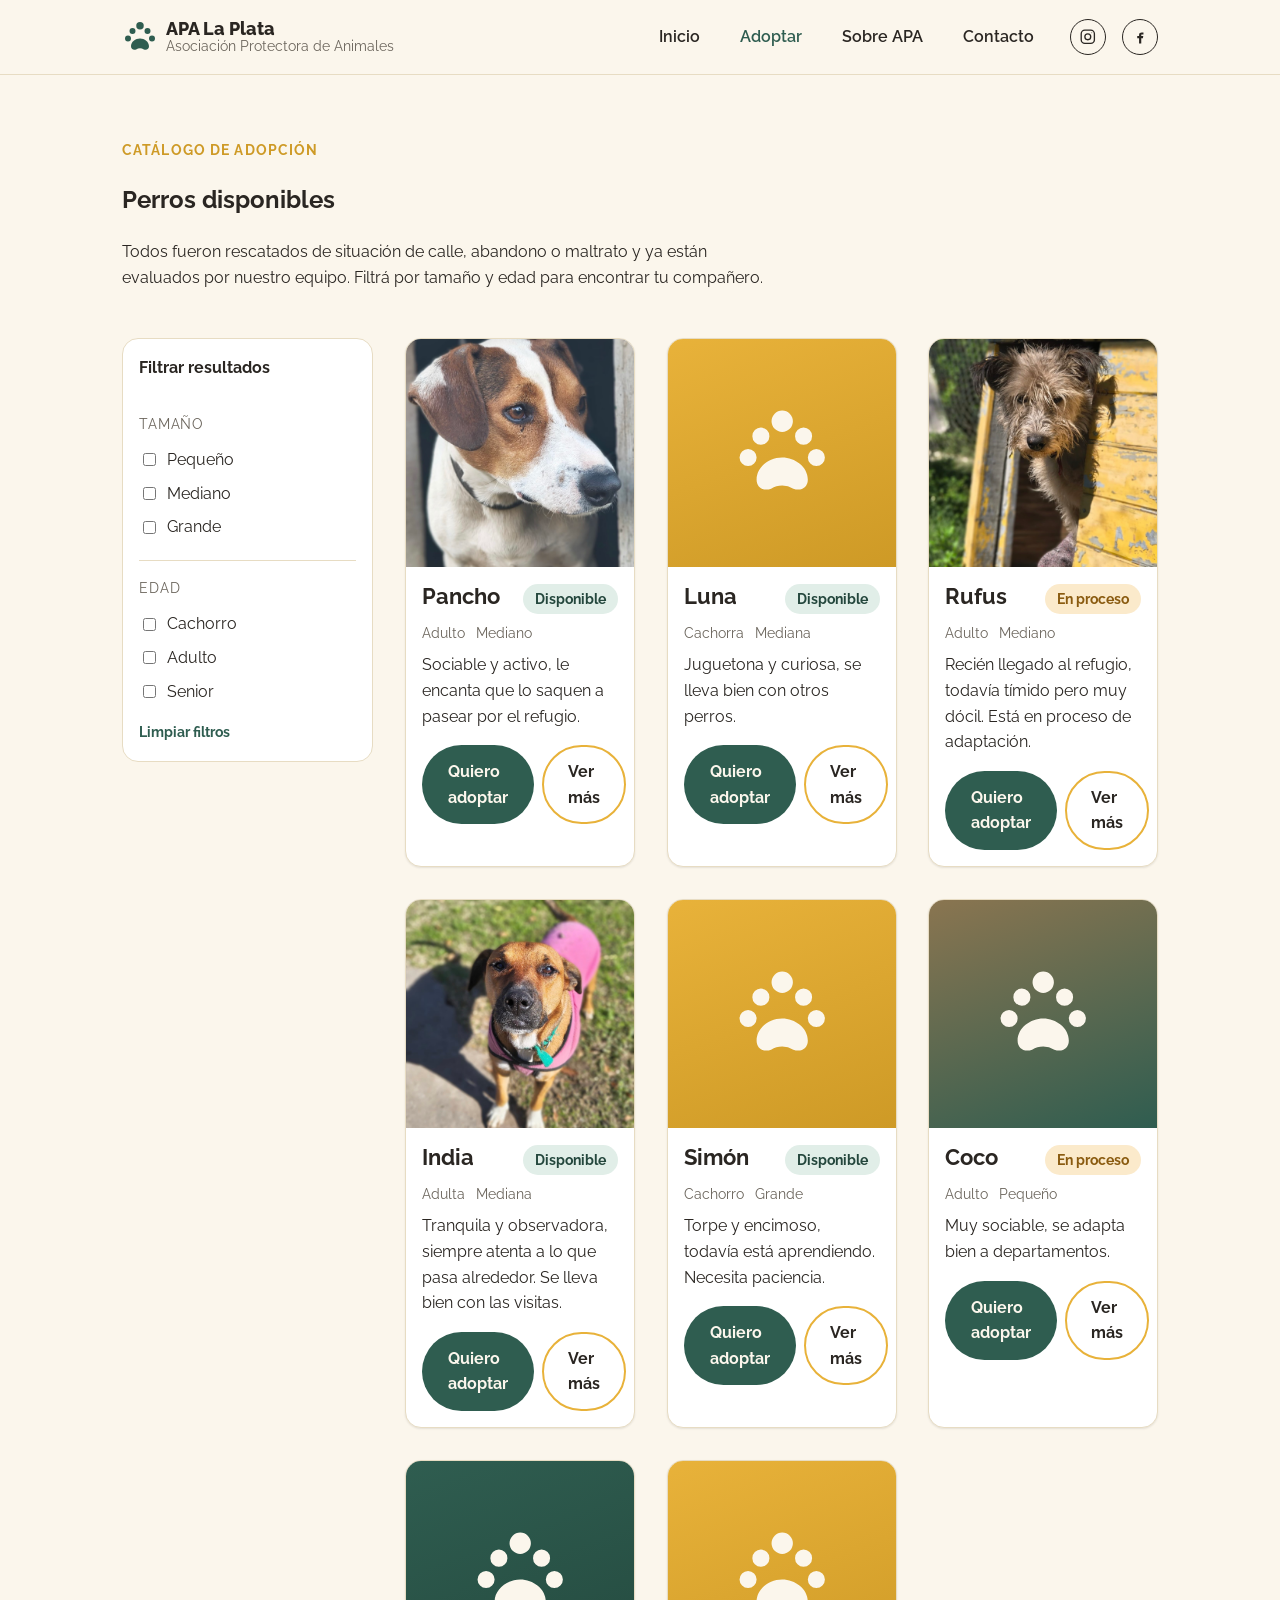
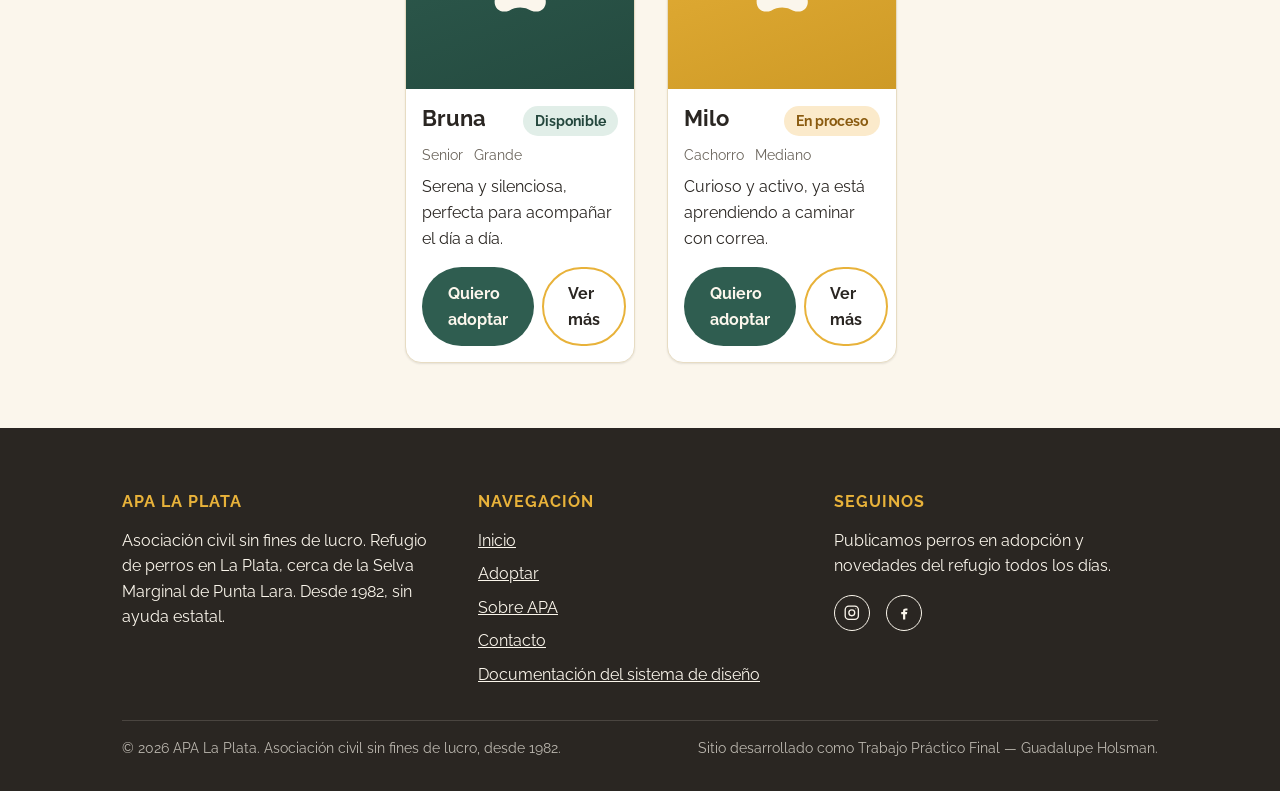
==== commit 82624962: "Add real shelter dog photos to the adoption catalog Replaces three of the illustrated placeholder ca" ====
--- a/adopcion.html
+++ b/adopcion.html
@@ -86,20 +86,20 @@
 
       <div class="grilla-adopcion" id="grilla-adopcion">
 
-        <article class="tarjeta-animal" data-tamano="grande" data-edad="adulto">
-          <div class="tarjeta-animal__layout">
-            <div class="tarjeta-animal__imagen-envoltorio">
-              <div class="imagen-animal imagen-animal--paleta-1">
-                <svg viewBox="0 0 24 24" fill="currentColor" aria-hidden="true"><path d="M12 2a2.5 2.5 0 0 1 2.5 2.5A2.5 2.5 0 0 1 12 7a2.5 2.5 0 0 1-2.5-2.5A2.5 2.5 0 0 1 12 2zM7 6a2 2 0 1 1 0 4 2 2 0 0 1 0-4zm10 0a2 2 0 1 1 0 4 2 2 0 0 1 0-4zM4 11a2 2 0 1 1 0 4 2 2 0 0 1 0-4zm16 0a2 2 0 1 1 0 4 2 2 0 0 1 0-4zm-8 2c3 0 6 2.2 6 5.2 0 1.8-1.6 2.8-3.4 2.1a4.8 4.8 0 0 0-5.2 0C7.6 21 6 20 6 18.2 6 15.2 9 13 12 13z"/></svg>
-              </div>
-            </div>
-            <div class="tarjeta-animal__contenido">
-              <div class="tarjeta-animal__encabezado">
-                <h2 class="tarjeta-animal__nombre">Rocco</h2>
-                <span class="etiqueta-estado etiqueta-estado_disponible">Disponible</span>
-              </div>
-              <ul class="tarjeta-animal__meta"><li>Adulto</li><li>Grande</li></ul>
-              <p class="tarjeta-animal__descripcion">Tranquilo y noble, ideal para casa con patio.</p>
+        <article class="tarjeta-animal" data-tamano="mediano" data-edad="adulto">
+          <div class="tarjeta-animal__layout">
+            <div class="tarjeta-animal__imagen-envoltorio">
+              <div class="imagen-animal">
+                <img src="img/perros/pancho-1.jpg" alt="Pancho, perro tricolor de orejas largas, mirando a cámara">
+              </div>
+            </div>
+            <div class="tarjeta-animal__contenido">
+              <div class="tarjeta-animal__encabezado">
+                <h2 class="tarjeta-animal__nombre">Pancho</h2>
+                <span class="etiqueta-estado etiqueta-estado_disponible">Disponible</span>
+              </div>
+              <ul class="tarjeta-animal__meta"><li>Adulto</li><li>Mediano</li></ul>
+              <p class="tarjeta-animal__descripcion">Sociable y activo, le encanta que lo saquen a pasear por el refugio.</p>
               <div class="tarjeta-animal__acciones">
                 <a href="animal.html" class="btn btn-primario">Quiero adoptar</a>
                 <a href="animal.html" class="btn btn-secundario">Ver más</a>
@@ -130,20 +130,20 @@
           </div>
         </article>
 
-        <article class="tarjeta-animal" data-tamano="pequeno" data-edad="senior">
-          <div class="tarjeta-animal__layout">
-            <div class="tarjeta-animal__imagen-envoltorio">
-              <div class="imagen-animal imagen-animal--paleta-3">
-                <svg viewBox="0 0 24 24" fill="currentColor" aria-hidden="true"><path d="M12 2a2.5 2.5 0 0 1 2.5 2.5A2.5 2.5 0 0 1 12 7a2.5 2.5 0 0 1-2.5-2.5A2.5 2.5 0 0 1 12 2zM7 6a2 2 0 1 1 0 4 2 2 0 0 1 0-4zm10 0a2 2 0 1 1 0 4 2 2 0 0 1 0-4zM4 11a2 2 0 1 1 0 4 2 2 0 0 1 0-4zm16 0a2 2 0 1 1 0 4 2 2 0 0 1 0-4zm-8 2c3 0 6 2.2 6 5.2 0 1.8-1.6 2.8-3.4 2.1a4.8 4.8 0 0 0-5.2 0C7.6 21 6 20 6 18.2 6 15.2 9 13 12 13z"/></svg>
-              </div>
-            </div>
-            <div class="tarjeta-animal__contenido">
-              <div class="tarjeta-animal__encabezado">
-                <h2 class="tarjeta-animal__nombre">Toby</h2>
+        <article class="tarjeta-animal" data-tamano="mediano" data-edad="adulto">
+          <div class="tarjeta-animal__layout">
+            <div class="tarjeta-animal__imagen-envoltorio">
+              <div class="imagen-animal">
+                <img src="img/perros/rufus.jpg" alt="Rufus, perro de pelo largo y desprolijo asomándose por la puerta de su caseta">
+              </div>
+            </div>
+            <div class="tarjeta-animal__contenido">
+              <div class="tarjeta-animal__encabezado">
+                <h2 class="tarjeta-animal__nombre">Rufus</h2>
                 <span class="etiqueta-estado etiqueta-estado_enproceso">En proceso</span>
               </div>
-              <ul class="tarjeta-animal__meta"><li>Senior</li><li>Pequeño</li></ul>
-              <p class="tarjeta-animal__descripcion">Muy cariñoso, busca un hogar tranquilo para sus últimos años.</p>
+              <ul class="tarjeta-animal__meta"><li>Adulto</li><li>Mediano</li></ul>
+              <p class="tarjeta-animal__descripcion">Recién llegado al refugio, todavía tímido pero muy dócil. Está en proceso de adaptación.</p>
               <div class="tarjeta-animal__acciones">
                 <a href="animal.html" class="btn btn-primario">Quiero adoptar</a>
                 <a href="animal.html" class="btn btn-secundario">Ver más</a>
@@ -155,17 +155,17 @@
         <article class="tarjeta-animal" data-tamano="mediano" data-edad="adulto">
           <div class="tarjeta-animal__layout">
             <div class="tarjeta-animal__imagen-envoltorio">
-              <div class="imagen-animal imagen-animal--paleta-1">
-                <svg viewBox="0 0 24 24" fill="currentColor" aria-hidden="true"><path d="M12 2a2.5 2.5 0 0 1 2.5 2.5A2.5 2.5 0 0 1 12 7a2.5 2.5 0 0 1-2.5-2.5A2.5 2.5 0 0 1 12 2zM7 6a2 2 0 1 1 0 4 2 2 0 0 1 0-4zm10 0a2 2 0 1 1 0 4 2 2 0 0 1 0-4zM4 11a2 2 0 1 1 0 4 2 2 0 0 1 0-4zm16 0a2 2 0 1 1 0 4 2 2 0 0 1 0-4zm-8 2c3 0 6 2.2 6 5.2 0 1.8-1.6 2.8-3.4 2.1a4.8 4.8 0 0 0-5.2 0C7.6 21 6 20 6 18.2 6 15.2 9 13 12 13z"/></svg>
-              </div>
-            </div>
-            <div class="tarjeta-animal__contenido">
-              <div class="tarjeta-animal__encabezado">
-                <h2 class="tarjeta-animal__nombre">Nina</h2>
+              <div class="imagen-animal">
+                <img src="img/perros/india.jpg" alt="India, perra color canela con arnés rosa">
+              </div>
+            </div>
+            <div class="tarjeta-animal__contenido">
+              <div class="tarjeta-animal__encabezado">
+                <h2 class="tarjeta-animal__nombre">India</h2>
                 <span class="etiqueta-estado etiqueta-estado_disponible">Disponible</span>
               </div>
               <ul class="tarjeta-animal__meta"><li>Adulta</li><li>Mediana</li></ul>
-              <p class="tarjeta-animal__descripcion">Independiente pero afectuosa. Le gusta dormir al sol.</p>
+              <p class="tarjeta-animal__descripcion">Tranquila y observadora, siempre atenta a lo que pasa alrededor. Se lleva bien con las visitas.</p>
               <div class="tarjeta-animal__acciones">
                 <a href="animal.html" class="btn btn-primario">Quiero adoptar</a>
                 <a href="animal.html" class="btn btn-secundario">Ver más</a>
--- a/css/styles.css
+++ b/css/styles.css
@@ -449,6 +449,14 @@
   height: 45%;
 }
 
+.imagen-animal img {
+  width: 100%;
+  height: 100%;
+  object-fit: cover;
+  object-position: center;
+  border-radius: inherit;
+}
+
 .imagen-animal--paleta-1 { background: linear-gradient(160deg, var(--color-secundario), var(--color-secundario-hover)); }
 .imagen-animal--paleta-2 { background: linear-gradient(160deg, var(--color-primario), var(--color-primario-hover)); }
 .imagen-animal--paleta-3 { background: linear-gradient(160deg, #8a7550, var(--color-secundario)); }
@@ -972,6 +980,18 @@
   aspect-ratio: 4 / 3;
 }
 
+.detalle-animal__galeria {
+  display: flex;
+  gap: var(--espacio-xs);
+  margin-top: var(--espacio-xs);
+}
+
+.detalle-animal__galeria .imagen-animal {
+  aspect-ratio: 1 / 1;
+  width: 5rem;
+  flex-shrink: 0;
+}
+
 .detalle-animal__meta {
   display: flex;
   flex-wrap: wrap;
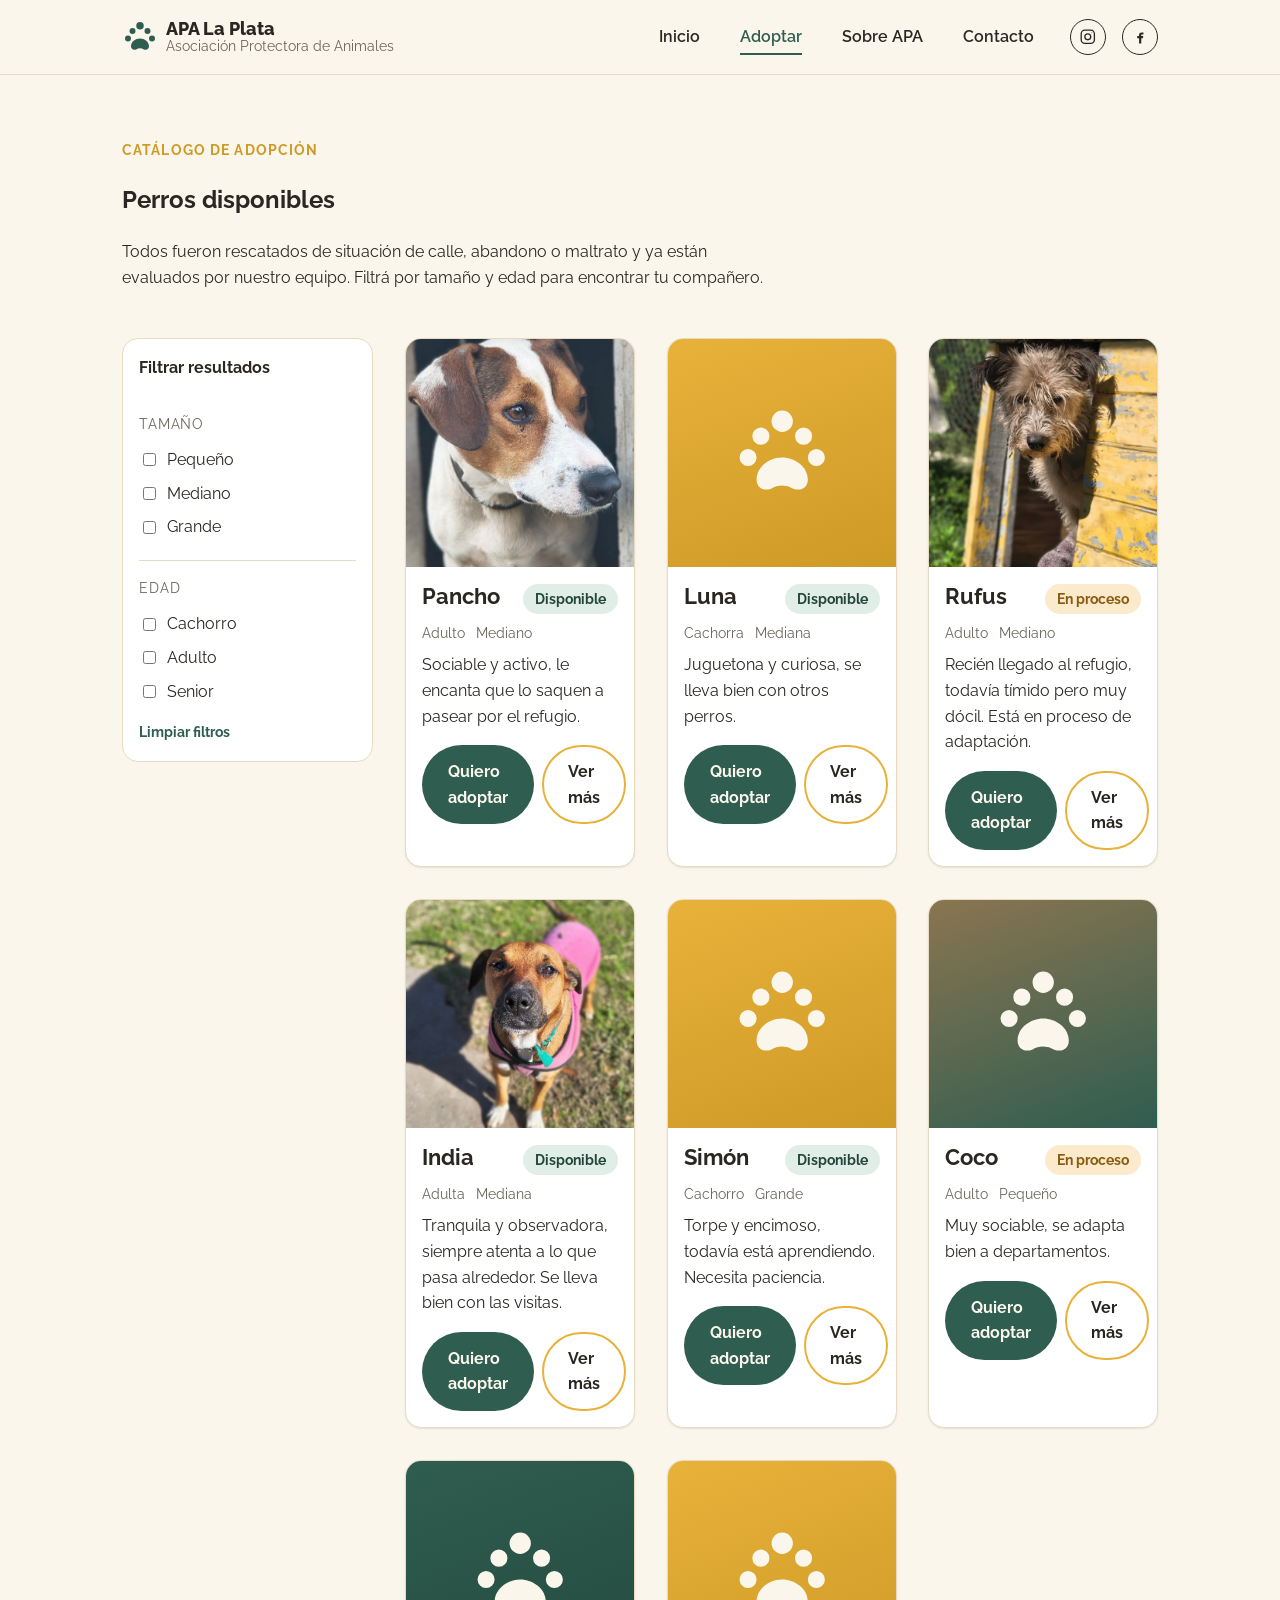
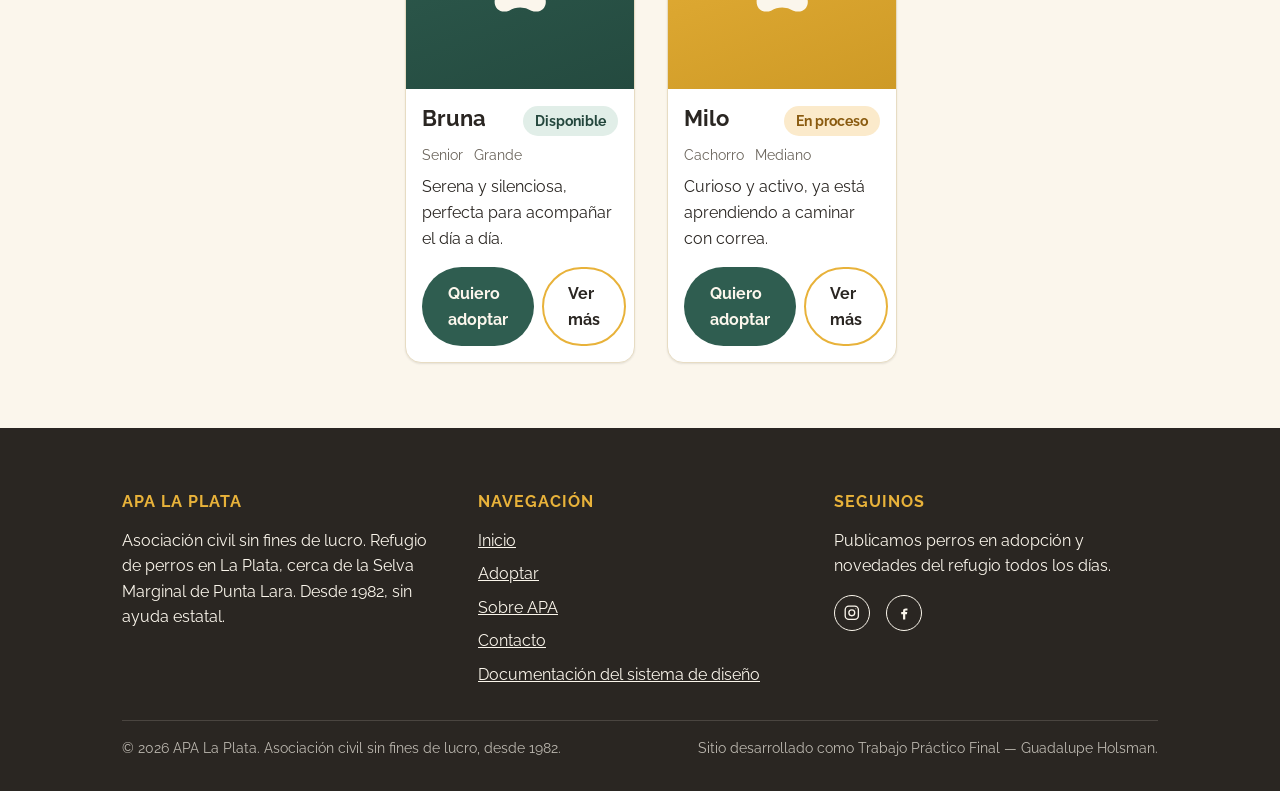
==== commit 0deed3e9: "Add site-wide animations and replace institutional stats with a photo gallery Adds scroll-triggered " ====
--- a/adopcion.html
+++ b/adopcion.html
@@ -9,6 +9,7 @@
 <link rel="preconnect" href="https://fonts.gstatic.com" crossorigin>
 <link href="https://fonts.googleapis.com/css2?family=Raleway:wght@400;600;700;800&display=swap" rel="stylesheet">
 <link rel="stylesheet" href="css/styles.css">
+<noscript><style>.reveal{opacity:1!important;transform:none!important;}</style></noscript>
 </head>
 <body>
 <div class="pagina">
@@ -55,7 +56,7 @@
 
 <main>
   <section class="contenedor">
-    <div class="seccion__encabezado">
+    <div class="seccion__encabezado reveal">
       <p class="seccion__kicker">Catálogo de adopción</p>
       <h1>Perros disponibles</h1>
       <p>Todos fueron rescatados de situación de calle, abandono o maltrato y ya están evaluados por nuestro equipo. Filtrá por tamaño y edad para encontrar tu compañero.</p>
--- a/css/styles.css
+++ b/css/styles.css
@@ -47,6 +47,60 @@
 }
 
 /* ==========================================================================
+   Animaciones
+   Keyframes y utilidades reutilizadas por componentes de todo el sitio.
+   Se respeta prefers-reduced-motion para accesibilidad.
+   ========================================================================== */
+
+@keyframes aparecer-subiendo {
+  from {
+    opacity: 0;
+    transform: translateY(28px);
+  }
+  to {
+    opacity: 1;
+    transform: translateY(0);
+  }
+}
+
+@keyframes flotar {
+  0%, 100% { transform: translateY(0); }
+  50% { transform: translateY(-10px); }
+}
+
+@keyframes girar-suave {
+  from { transform: rotate(-4deg); }
+  to { transform: rotate(4deg); }
+}
+
+/* .reveal: se activa vía IntersectionObserver (js/main.js) agregando
+   .reveal--visible cuando el elemento entra en el viewport. */
+.reveal {
+  opacity: 0;
+  transform: translateY(28px);
+  transition: opacity 0.6s ease, transform 0.6s ease;
+}
+
+.reveal--visible {
+  opacity: 1;
+  transform: translateY(0);
+}
+
+.reveal--retraso-1 { transition-delay: 0.08s; }
+.reveal--retraso-2 { transition-delay: 0.16s; }
+.reveal--retraso-3 { transition-delay: 0.24s; }
+.reveal--retraso-4 { transition-delay: 0.32s; }
+
+@media (prefers-reduced-motion: reduce) {
+  *, *::before, *::after {
+    animation-duration: 0.01ms !important;
+    animation-iteration-count: 1 !important;
+    transition-duration: 0.01ms !important;
+    scroll-behavior: auto !important;
+  }
+}
+
+/* ==========================================================================
    Reset básico
    ========================================================================== */
 
@@ -58,6 +112,7 @@
 
 html {
   -webkit-text-size-adjust: 100%;
+  scroll-behavior: smooth;
 }
 
 body {
@@ -253,23 +308,40 @@
   padding: 0.5rem 0.75rem;
   color: var(--color-texto);
   cursor: pointer;
+  transition: border-color 0.15s ease, color 0.15s ease;
+}
+
+.nav-toggle:hover {
+  border-color: var(--color-secundario);
+  color: var(--color-secundario);
 }
 
 .nav-toggle__icono {
   width: 1.25rem;
   height: 1.25rem;
+  transition: transform 0.3s ease;
+}
+
+.nav-toggle[aria-expanded="true"] .nav-toggle__icono {
+  transform: rotate(90deg);
 }
 
 .nav-principal {
-  display: none;
+  display: flex;
   flex-direction: column;
   gap: var(--espacio-xs);
+  padding-block: 0;
+  border-top: 1px solid var(--color-borde);
+  max-height: 0;
+  overflow: hidden;
+  opacity: 0;
+  transition: max-height 0.35s ease, opacity 0.25s ease, padding-block 0.35s ease;
+}
+
+.nav-principal.esta-abierto {
+  max-height: 24rem;
+  opacity: 1;
   padding-block: var(--espacio-sm);
-  border-top: 1px solid var(--color-borde);
-}
-
-.nav-principal.esta-abierto {
-  display: flex;
 }
 
 .nav-principal__lista {
@@ -282,17 +354,37 @@
 }
 
 .nav-principal__enlace {
+  position: relative;
   display: block;
   padding: 0.5rem 0.25rem;
   text-decoration: none;
   color: var(--color-texto);
   font-weight: 600;
   border-radius: var(--radio-sm);
+  transition: color 0.15s ease;
+}
+
+.nav-principal__enlace::after {
+  content: '';
+  position: absolute;
+  left: 0.25rem;
+  right: 0.25rem;
+  bottom: 0.15rem;
+  height: 2px;
+  background-color: var(--color-secundario);
+  transform: scaleX(0);
+  transform-origin: left;
+  transition: transform 0.25s ease;
 }
 
 .nav-principal__enlace:hover,
 .nav-principal__enlace[aria-current="page"] {
   color: var(--color-secundario);
+}
+
+.nav-principal__enlace:hover::after,
+.nav-principal__enlace[aria-current="page"]::after {
+  transform: scaleX(1);
 }
 
 .nav-principal__redes {
@@ -315,6 +407,10 @@
     border-top: none;
     padding-block: 0;
     flex: 1;
+    max-height: none;
+    overflow: visible;
+    opacity: 1;
+    transition: none;
   }
 
   .nav-principal__lista {
@@ -344,7 +440,17 @@
   text-decoration: none;
   cursor: pointer;
   border: 2px solid transparent;
-  transition: background-color 0.15s ease, color 0.15s ease, border-color 0.15s ease;
+  transition: background-color 0.15s ease, color 0.15s ease, border-color 0.15s ease, transform 0.15s ease, box-shadow 0.15s ease;
+}
+
+.btn:hover {
+  transform: translateY(-2px);
+  box-shadow: 0 6px 14px var(--color-sombra);
+}
+
+.btn:active {
+  transform: translateY(0);
+  box-shadow: none;
 }
 
 .btn-primario {
@@ -407,11 +513,13 @@
   padding: 0.65rem 0.85rem;
   background-color: var(--color-superficie);
   color: var(--color-texto);
+  transition: border-color 0.15s ease, box-shadow 0.15s ease;
 }
 
 .campo-texto:focus {
   outline: 2px solid var(--color-secundario);
   outline-offset: 1px;
+  border-color: var(--color-secundario);
 }
 
 /* Ícono de red social */
@@ -425,6 +533,12 @@
   border: 1px solid currentColor;
   color: inherit;
   text-decoration: none;
+  transition: transform 0.2s ease, background-color 0.2s ease;
+}
+
+.icono-red:hover {
+  transform: translateY(-3px) scale(1.06);
+  background-color: rgba(232, 178, 58, 0.15);
 }
 
 .icono-red svg {
@@ -475,6 +589,30 @@
   border-radius: var(--radio-md);
   overflow: hidden;
   box-shadow: 0 1px 2px var(--color-sombra);
+  transition: opacity 0.25s ease, transform 0.25s ease, box-shadow 0.25s ease;
+}
+
+.tarjeta-animal:hover {
+  transform: translateY(-6px);
+  box-shadow: 0 12px 24px var(--color-sombra);
+}
+
+.tarjeta-animal__imagen-envoltorio {
+  overflow: hidden;
+}
+
+.tarjeta-animal__imagen-envoltorio img {
+  transition: transform 0.4s ease;
+}
+
+.tarjeta-animal:hover .tarjeta-animal__imagen-envoltorio img {
+  transform: scale(1.08);
+}
+
+.tarjeta-animal--oculta {
+  opacity: 0;
+  transform: scale(0.94);
+  pointer-events: none;
 }
 
 .tarjeta-animal__layout {
@@ -655,6 +793,12 @@
   border-radius: var(--radio-md);
   padding: var(--espacio-md) var(--espacio-sm);
   text-align: center;
+  transition: transform 0.25s ease, box-shadow 0.25s ease;
+}
+
+.dato-institucional:hover {
+  transform: translateY(-4px);
+  box-shadow: 0 10px 20px var(--color-sombra);
 }
 
 .dato-institucional__numero {
@@ -681,6 +825,37 @@
   }
 }
 
+/* GaleriaFotos — mosaico de fotos reales del refugio */
+.galeria-fotos {
+  display: grid;
+  grid-template-columns: repeat(2, 1fr);
+  gap: var(--espacio-sm);
+}
+
+.galeria-fotos__item {
+  aspect-ratio: 1 / 1;
+  border-radius: var(--radio-md);
+  overflow: hidden;
+  box-shadow: 0 1px 2px var(--color-sombra);
+  transition: transform 0.25s ease, box-shadow 0.25s ease;
+}
+
+.galeria-fotos__item:hover {
+  transform: translateY(-4px);
+  box-shadow: 0 10px 20px var(--color-sombra);
+}
+
+.galeria-fotos__item img {
+  width: 100%;
+  height: 100%;
+  object-fit: cover;
+  transition: transform 0.5s ease;
+}
+
+.galeria-fotos__item:hover img {
+  transform: scale(1.1);
+}
+
 /* ==========================================================================
    Organismos
    ========================================================================== */
@@ -704,6 +879,17 @@
   }
 }
 
+.hero-inicio__kicker,
+.hero-inicio__titulo,
+.hero-inicio__texto,
+.hero-inicio__acciones {
+  animation: aparecer-subiendo 0.7s ease both;
+}
+
+.hero-inicio__titulo { animation-delay: 0.08s; }
+.hero-inicio__texto { animation-delay: 0.16s; }
+.hero-inicio__acciones { animation-delay: 0.24s; }
+
 .hero-inicio__titulo {
   font-size: var(--tipo-display);
   margin-bottom: var(--espacio-sm);
@@ -712,7 +898,6 @@
 .hero-inicio__texto {
   font-size: var(--tipo-grande);
   color: var(--color-texto-inverso);
-  opacity: 0.92;
   max-width: 45ch;
 }
 
@@ -738,6 +923,7 @@
   max-width: 22rem;
   margin-inline: auto;
   color: var(--color-primario);
+  animation: flotar 6s ease-in-out infinite;
 }
 
 /* GrillaAdopcion — Grid macro de 12 columnas reagrupado según breakpoint */
@@ -824,6 +1010,16 @@
   border-radius: var(--radio-md);
   padding: var(--espacio-md) var(--espacio-sm);
   border: 1px solid var(--color-borde);
+  transition: transform 0.25s ease, box-shadow 0.25s ease;
+}
+
+.pasos__item:hover {
+  transform: translateY(-4px);
+  box-shadow: 0 10px 20px var(--color-sombra);
+}
+
+.pasos__item:hover::before {
+  animation: girar-suave 0.4s ease-in-out alternate 2;
 }
 
 .pasos__item::before {
@@ -959,6 +1155,14 @@
   color: var(--color-texto);
 }
 
+.tabla-info tbody tr {
+  transition: background-color 0.15s ease;
+}
+
+.tabla-info tbody tr:hover {
+  background-color: var(--color-fondo);
+}
+
 /* ==========================================================================
    Página de detalle de animal
    ========================================================================== */
@@ -1017,6 +1221,11 @@
   font-size: var(--tipo-pequeno);
   font-weight: 700;
   border: 1px solid var(--color-borde);
+  transition: transform 0.2s ease;
+}
+
+.muestra-color:hover {
+  transform: translateY(-4px) scale(1.02);
 }
 
 .grilla-muestras {
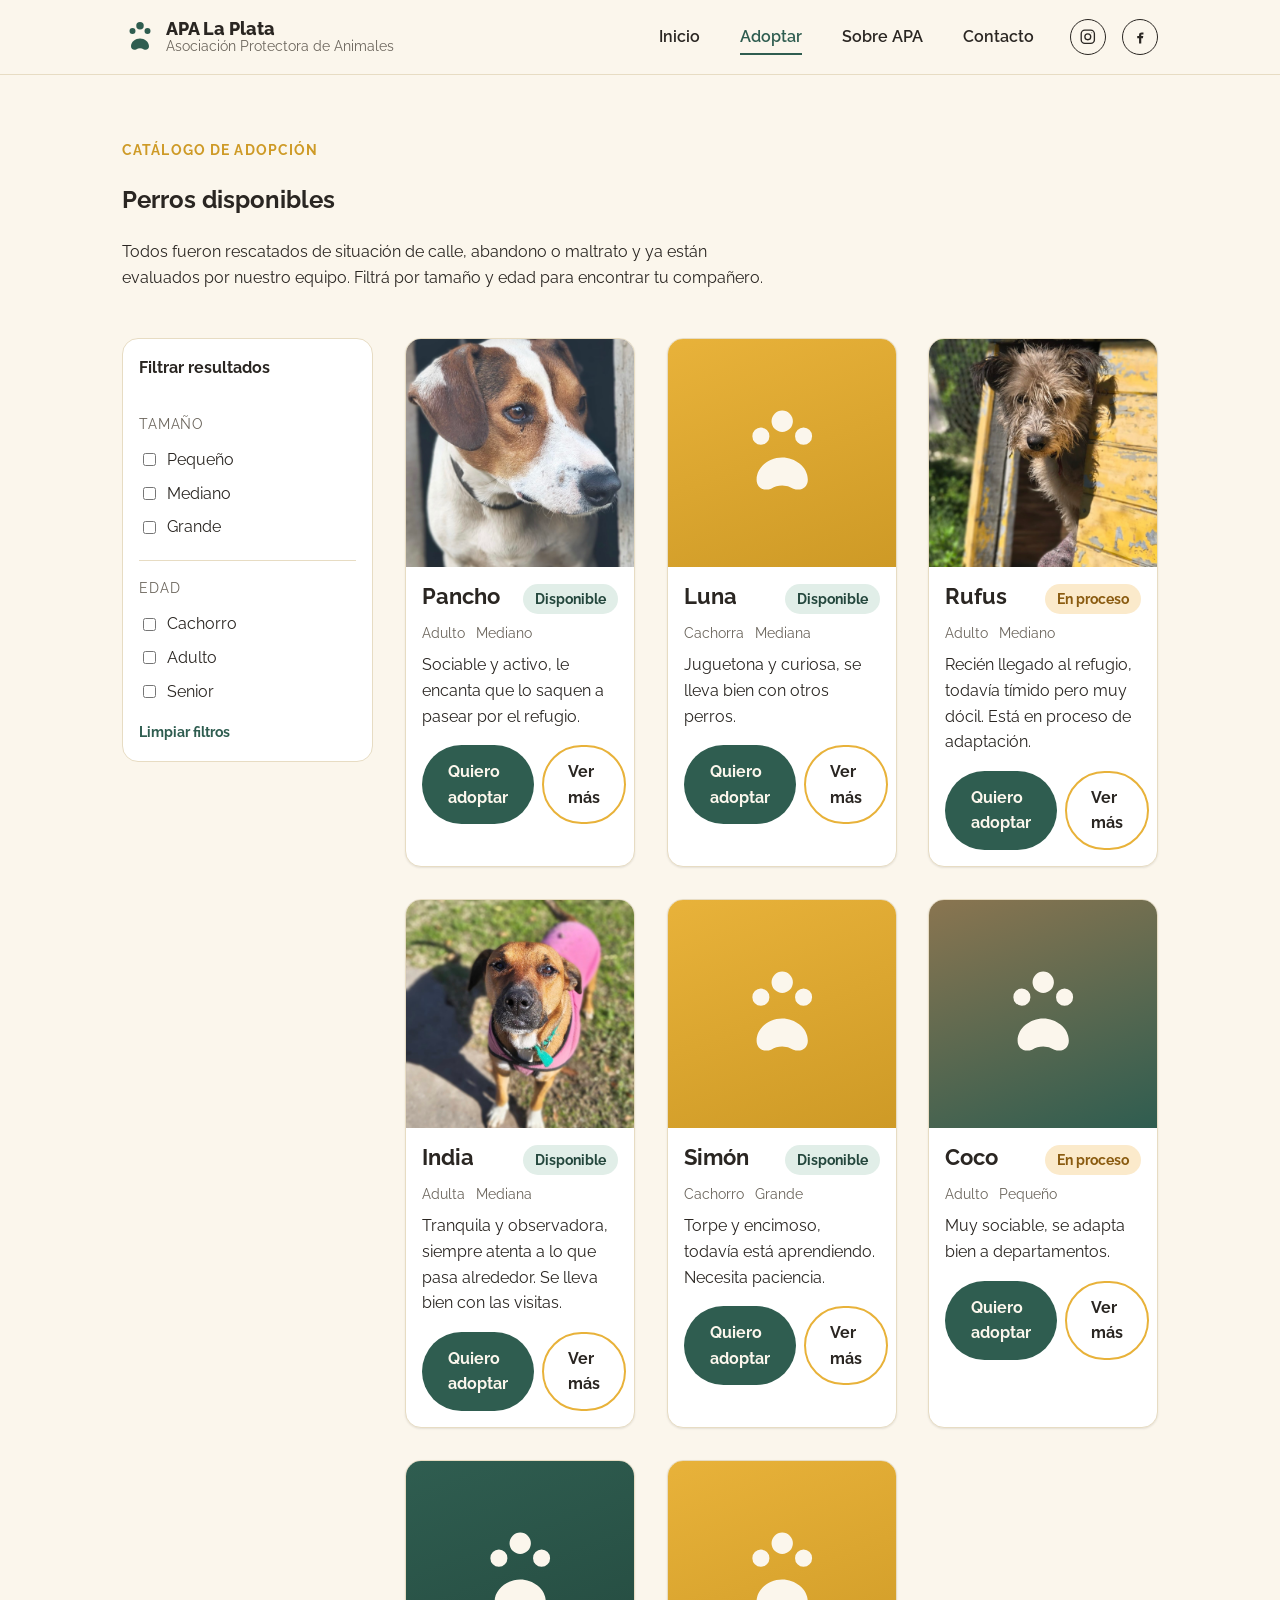
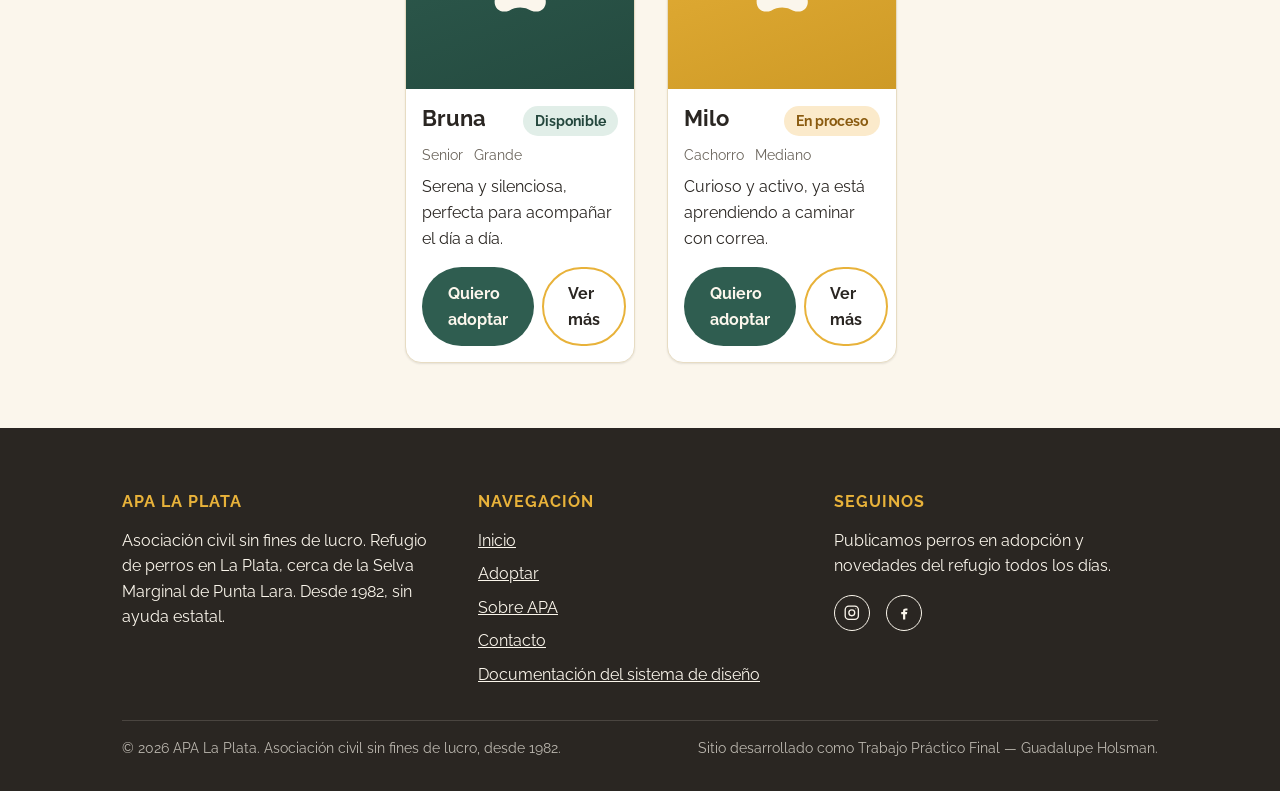
==== commit b53b2836: "Simplify paw icon from 5 toes to 3 Applies to the header logo, the hero illustration, and the illust" ====
--- a/adopcion.html
+++ b/adopcion.html
@@ -18,7 +18,7 @@
   <div class="contenedor encabezado-principal__barra">
     <a href="index.html" class="marca">
       <svg class="marca__icono" viewBox="0 0 24 24" fill="currentColor" aria-hidden="true">
-        <path d="M12 2a2.5 2.5 0 0 1 2.5 2.5A2.5 2.5 0 0 1 12 7a2.5 2.5 0 0 1-2.5-2.5A2.5 2.5 0 0 1 12 2zM7 6a2 2 0 1 1 0 4 2 2 0 0 1 0-4zm10 0a2 2 0 1 1 0 4 2 2 0 0 1 0-4zM4 11a2 2 0 1 1 0 4 2 2 0 0 1 0-4zm16 0a2 2 0 1 1 0 4 2 2 0 0 1 0-4zm-8 2c3 0 6 2.2 6 5.2 0 1.8-1.6 2.8-3.4 2.1a4.8 4.8 0 0 0-5.2 0C7.6 21 6 20 6 18.2 6 15.2 9 13 12 13z"/>
+        <path d="M12 2a2.5 2.5 0 0 1 2.5 2.5A2.5 2.5 0 0 1 12 7a2.5 2.5 0 0 1-2.5-2.5A2.5 2.5 0 0 1 12 2zM7 6a2 2 0 1 1 0 4 2 2 0 0 1 0-4zM17 6a2 2 0 1 1 0 4 2 2 0 0 1 0-4zM12 13c3 0 6 2.2 6 5.2 0 1.8-1.6 2.8-3.4 2.1a4.8 4.8 0 0 0-5.2 0C7.6 21 6 20 6 18.2 6 15.2 9 13 12 13z"/>
       </svg>
       <span class="marca__texto">
         <span class="marca__nombre">APA La Plata</span>
@@ -113,7 +113,7 @@
           <div class="tarjeta-animal__layout">
             <div class="tarjeta-animal__imagen-envoltorio">
               <div class="imagen-animal imagen-animal--paleta-2">
-                <svg viewBox="0 0 24 24" fill="currentColor" aria-hidden="true"><path d="M12 2a2.5 2.5 0 0 1 2.5 2.5A2.5 2.5 0 0 1 12 7a2.5 2.5 0 0 1-2.5-2.5A2.5 2.5 0 0 1 12 2zM7 6a2 2 0 1 1 0 4 2 2 0 0 1 0-4zm10 0a2 2 0 1 1 0 4 2 2 0 0 1 0-4zM4 11a2 2 0 1 1 0 4 2 2 0 0 1 0-4zm16 0a2 2 0 1 1 0 4 2 2 0 0 1 0-4zm-8 2c3 0 6 2.2 6 5.2 0 1.8-1.6 2.8-3.4 2.1a4.8 4.8 0 0 0-5.2 0C7.6 21 6 20 6 18.2 6 15.2 9 13 12 13z"/></svg>
+                <svg viewBox="0 0 24 24" fill="currentColor" aria-hidden="true"><path d="M12 2a2.5 2.5 0 0 1 2.5 2.5A2.5 2.5 0 0 1 12 7a2.5 2.5 0 0 1-2.5-2.5A2.5 2.5 0 0 1 12 2zM7 6a2 2 0 1 1 0 4 2 2 0 0 1 0-4zM17 6a2 2 0 1 1 0 4 2 2 0 0 1 0-4zM12 13c3 0 6 2.2 6 5.2 0 1.8-1.6 2.8-3.4 2.1a4.8 4.8 0 0 0-5.2 0C7.6 21 6 20 6 18.2 6 15.2 9 13 12 13z"/></svg>
               </div>
             </div>
             <div class="tarjeta-animal__contenido">
@@ -179,7 +179,7 @@
           <div class="tarjeta-animal__layout">
             <div class="tarjeta-animal__imagen-envoltorio">
               <div class="imagen-animal imagen-animal--paleta-2">
-                <svg viewBox="0 0 24 24" fill="currentColor" aria-hidden="true"><path d="M12 2a2.5 2.5 0 0 1 2.5 2.5A2.5 2.5 0 0 1 12 7a2.5 2.5 0 0 1-2.5-2.5A2.5 2.5 0 0 1 12 2zM7 6a2 2 0 1 1 0 4 2 2 0 0 1 0-4zm10 0a2 2 0 1 1 0 4 2 2 0 0 1 0-4zM4 11a2 2 0 1 1 0 4 2 2 0 0 1 0-4zm16 0a2 2 0 1 1 0 4 2 2 0 0 1 0-4zm-8 2c3 0 6 2.2 6 5.2 0 1.8-1.6 2.8-3.4 2.1a4.8 4.8 0 0 0-5.2 0C7.6 21 6 20 6 18.2 6 15.2 9 13 12 13z"/></svg>
+                <svg viewBox="0 0 24 24" fill="currentColor" aria-hidden="true"><path d="M12 2a2.5 2.5 0 0 1 2.5 2.5A2.5 2.5 0 0 1 12 7a2.5 2.5 0 0 1-2.5-2.5A2.5 2.5 0 0 1 12 2zM7 6a2 2 0 1 1 0 4 2 2 0 0 1 0-4zM17 6a2 2 0 1 1 0 4 2 2 0 0 1 0-4zM12 13c3 0 6 2.2 6 5.2 0 1.8-1.6 2.8-3.4 2.1a4.8 4.8 0 0 0-5.2 0C7.6 21 6 20 6 18.2 6 15.2 9 13 12 13z"/></svg>
               </div>
             </div>
             <div class="tarjeta-animal__contenido">
@@ -201,7 +201,7 @@
           <div class="tarjeta-animal__layout">
             <div class="tarjeta-animal__imagen-envoltorio">
               <div class="imagen-animal imagen-animal--paleta-3">
-                <svg viewBox="0 0 24 24" fill="currentColor" aria-hidden="true"><path d="M12 2a2.5 2.5 0 0 1 2.5 2.5A2.5 2.5 0 0 1 12 7a2.5 2.5 0 0 1-2.5-2.5A2.5 2.5 0 0 1 12 2zM7 6a2 2 0 1 1 0 4 2 2 0 0 1 0-4zm10 0a2 2 0 1 1 0 4 2 2 0 0 1 0-4zM4 11a2 2 0 1 1 0 4 2 2 0 0 1 0-4zm16 0a2 2 0 1 1 0 4 2 2 0 0 1 0-4zm-8 2c3 0 6 2.2 6 5.2 0 1.8-1.6 2.8-3.4 2.1a4.8 4.8 0 0 0-5.2 0C7.6 21 6 20 6 18.2 6 15.2 9 13 12 13z"/></svg>
+                <svg viewBox="0 0 24 24" fill="currentColor" aria-hidden="true"><path d="M12 2a2.5 2.5 0 0 1 2.5 2.5A2.5 2.5 0 0 1 12 7a2.5 2.5 0 0 1-2.5-2.5A2.5 2.5 0 0 1 12 2zM7 6a2 2 0 1 1 0 4 2 2 0 0 1 0-4zM17 6a2 2 0 1 1 0 4 2 2 0 0 1 0-4zM12 13c3 0 6 2.2 6 5.2 0 1.8-1.6 2.8-3.4 2.1a4.8 4.8 0 0 0-5.2 0C7.6 21 6 20 6 18.2 6 15.2 9 13 12 13z"/></svg>
               </div>
             </div>
             <div class="tarjeta-animal__contenido">
@@ -223,7 +223,7 @@
           <div class="tarjeta-animal__layout">
             <div class="tarjeta-animal__imagen-envoltorio">
               <div class="imagen-animal imagen-animal--paleta-1">
-                <svg viewBox="0 0 24 24" fill="currentColor" aria-hidden="true"><path d="M12 2a2.5 2.5 0 0 1 2.5 2.5A2.5 2.5 0 0 1 12 7a2.5 2.5 0 0 1-2.5-2.5A2.5 2.5 0 0 1 12 2zM7 6a2 2 0 1 1 0 4 2 2 0 0 1 0-4zm10 0a2 2 0 1 1 0 4 2 2 0 0 1 0-4zM4 11a2 2 0 1 1 0 4 2 2 0 0 1 0-4zm16 0a2 2 0 1 1 0 4 2 2 0 0 1 0-4zm-8 2c3 0 6 2.2 6 5.2 0 1.8-1.6 2.8-3.4 2.1a4.8 4.8 0 0 0-5.2 0C7.6 21 6 20 6 18.2 6 15.2 9 13 12 13z"/></svg>
+                <svg viewBox="0 0 24 24" fill="currentColor" aria-hidden="true"><path d="M12 2a2.5 2.5 0 0 1 2.5 2.5A2.5 2.5 0 0 1 12 7a2.5 2.5 0 0 1-2.5-2.5A2.5 2.5 0 0 1 12 2zM7 6a2 2 0 1 1 0 4 2 2 0 0 1 0-4zM17 6a2 2 0 1 1 0 4 2 2 0 0 1 0-4zM12 13c3 0 6 2.2 6 5.2 0 1.8-1.6 2.8-3.4 2.1a4.8 4.8 0 0 0-5.2 0C7.6 21 6 20 6 18.2 6 15.2 9 13 12 13z"/></svg>
               </div>
             </div>
             <div class="tarjeta-animal__contenido">
@@ -245,7 +245,7 @@
           <div class="tarjeta-animal__layout">
             <div class="tarjeta-animal__imagen-envoltorio">
               <div class="imagen-animal imagen-animal--paleta-2">
-                <svg viewBox="0 0 24 24" fill="currentColor" aria-hidden="true"><path d="M12 2a2.5 2.5 0 0 1 2.5 2.5A2.5 2.5 0 0 1 12 7a2.5 2.5 0 0 1-2.5-2.5A2.5 2.5 0 0 1 12 2zM7 6a2 2 0 1 1 0 4 2 2 0 0 1 0-4zm10 0a2 2 0 1 1 0 4 2 2 0 0 1 0-4zM4 11a2 2 0 1 1 0 4 2 2 0 0 1 0-4zm16 0a2 2 0 1 1 0 4 2 2 0 0 1 0-4zm-8 2c3 0 6 2.2 6 5.2 0 1.8-1.6 2.8-3.4 2.1a4.8 4.8 0 0 0-5.2 0C7.6 21 6 20 6 18.2 6 15.2 9 13 12 13z"/></svg>
+                <svg viewBox="0 0 24 24" fill="currentColor" aria-hidden="true"><path d="M12 2a2.5 2.5 0 0 1 2.5 2.5A2.5 2.5 0 0 1 12 7a2.5 2.5 0 0 1-2.5-2.5A2.5 2.5 0 0 1 12 2zM7 6a2 2 0 1 1 0 4 2 2 0 0 1 0-4zM17 6a2 2 0 1 1 0 4 2 2 0 0 1 0-4zM12 13c3 0 6 2.2 6 5.2 0 1.8-1.6 2.8-3.4 2.1a4.8 4.8 0 0 0-5.2 0C7.6 21 6 20 6 18.2 6 15.2 9 13 12 13z"/></svg>
               </div>
             </div>
             <div class="tarjeta-animal__contenido">
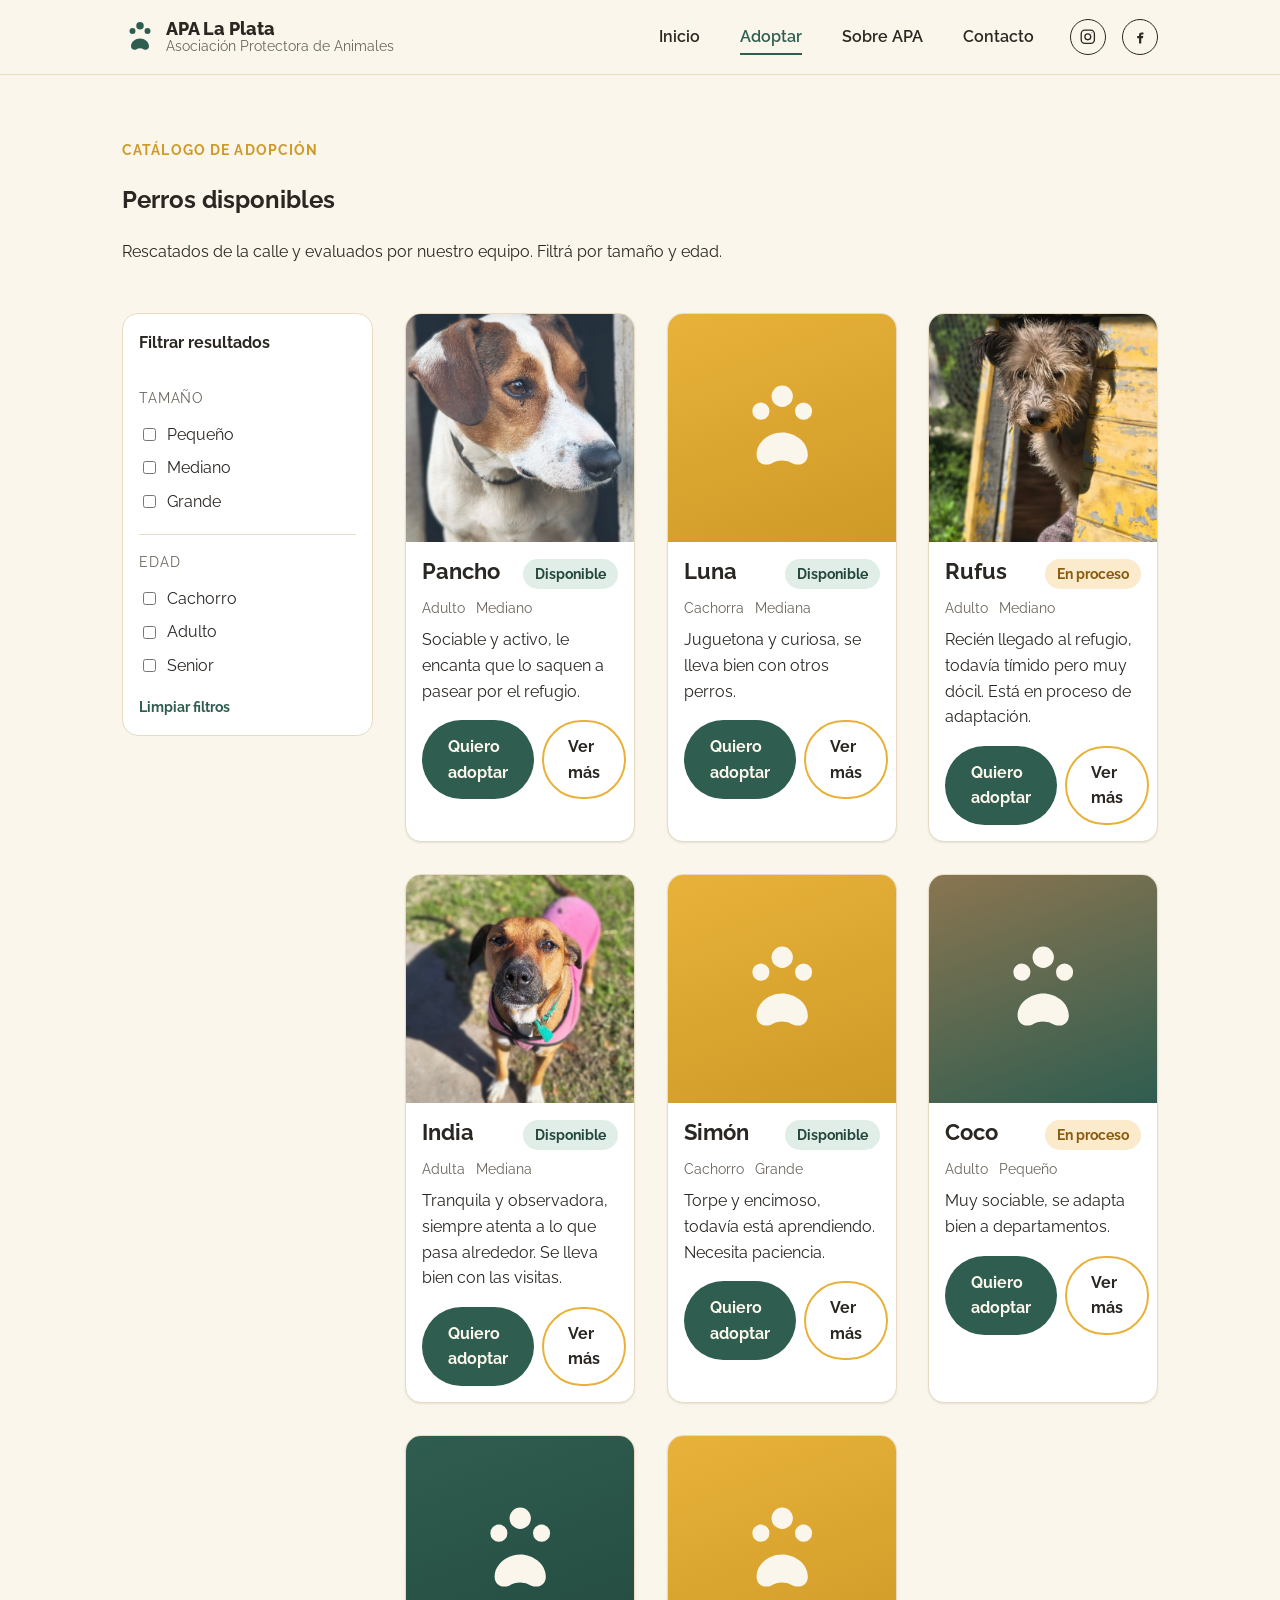
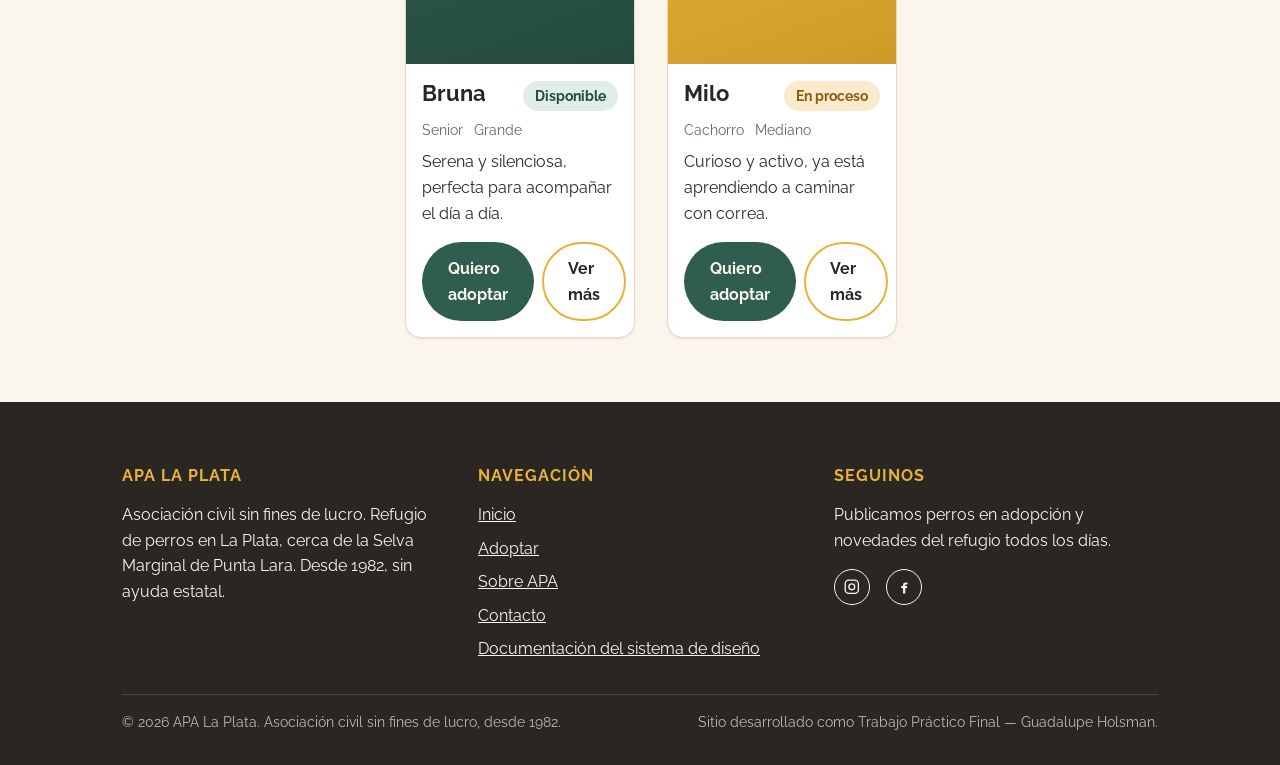
==== commit f09aeda2: "Trim copy across the site for a lighter, more scannable read Shortens the hero, institutional, adopt" ====
--- a/adopcion.html
+++ b/adopcion.html
@@ -59,7 +59,7 @@
     <div class="seccion__encabezado reveal">
       <p class="seccion__kicker">Catálogo de adopción</p>
       <h1>Perros disponibles</h1>
-      <p>Todos fueron rescatados de situación de calle, abandono o maltrato y ya están evaluados por nuestro equipo. Filtrá por tamaño y edad para encontrar tu compañero.</p>
+      <p>Rescatados de la calle y evaluados por nuestro equipo. Filtrá por tamaño y edad.</p>
     </div>
 
     <div class="grilla-adopcion-layout">
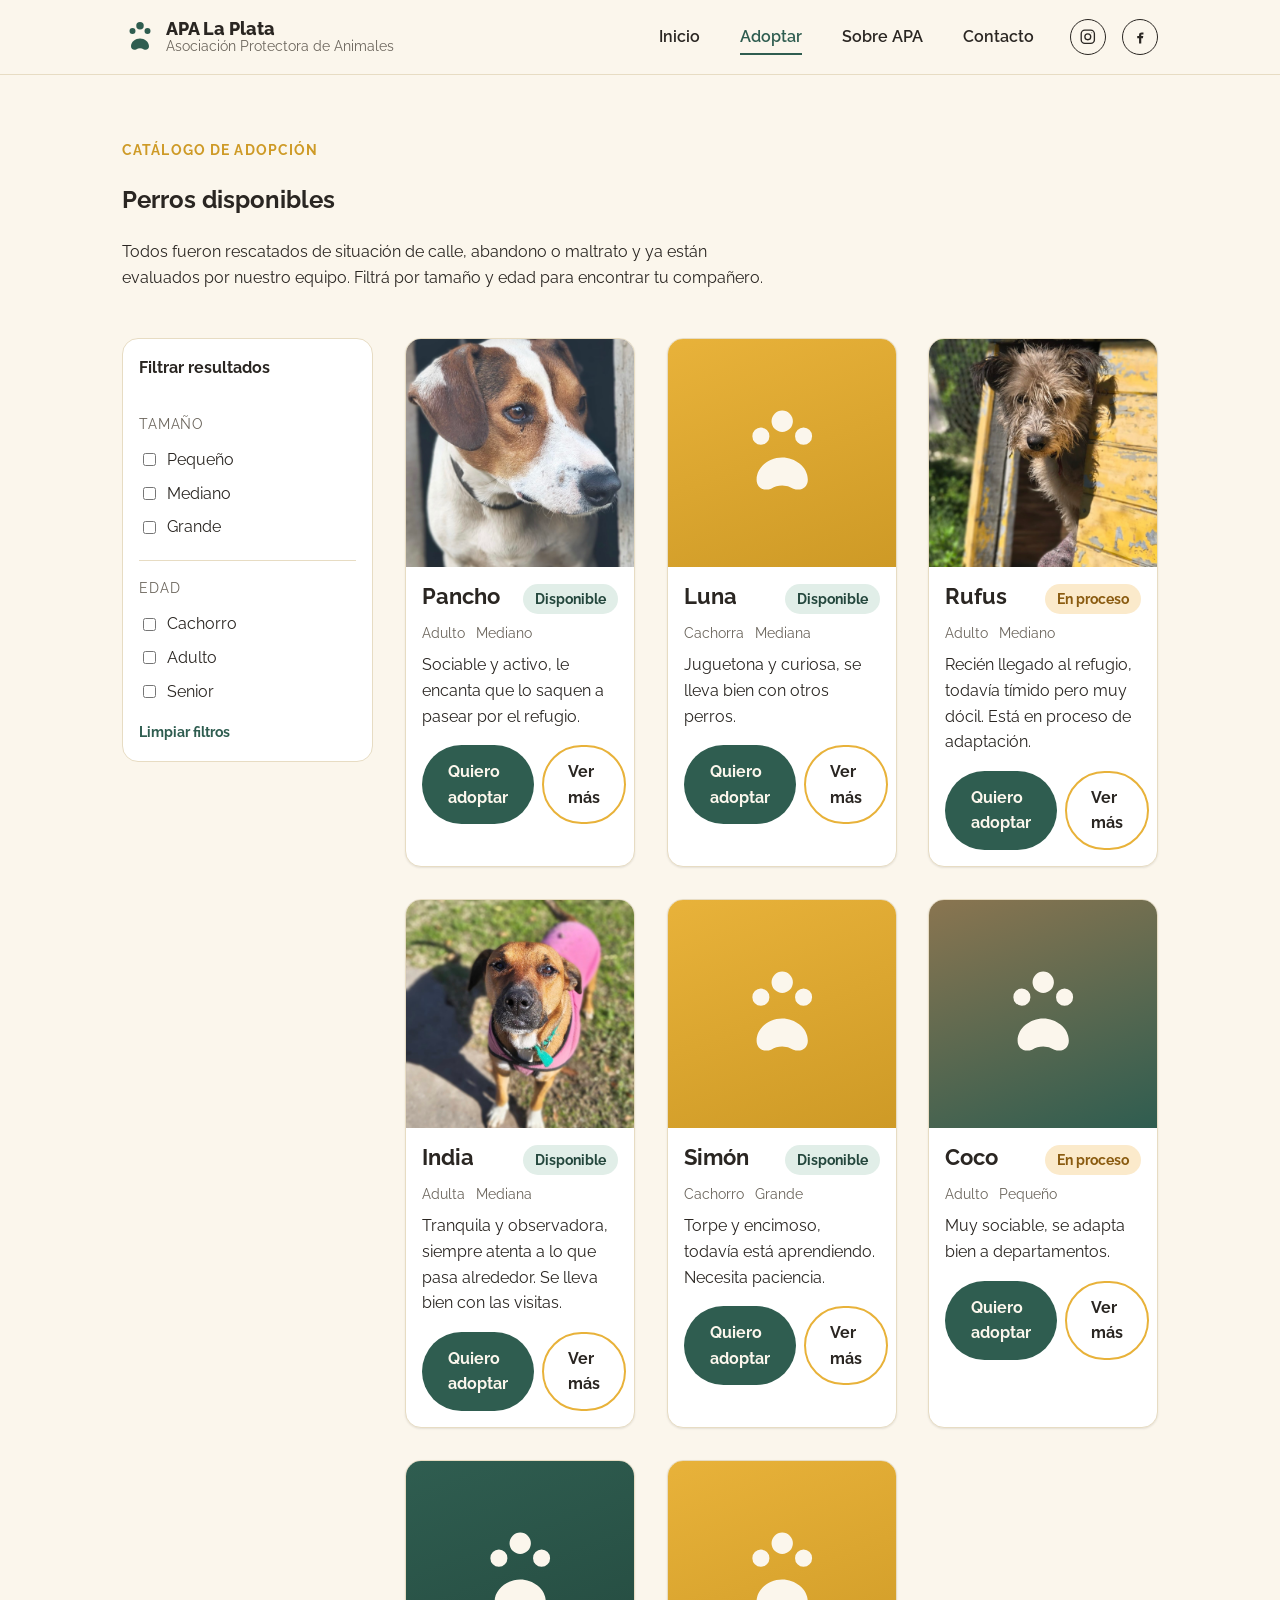
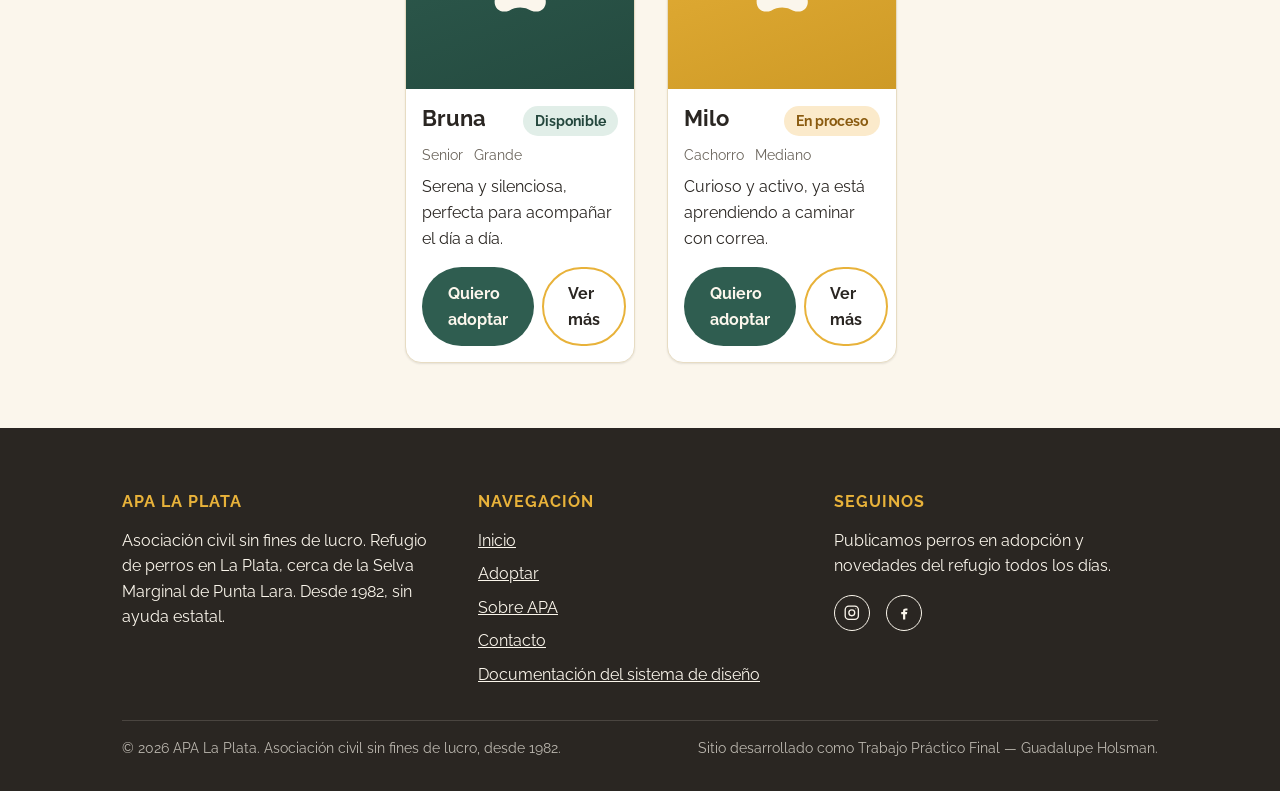
==== commit 2d7c86f7: "Revert "Trim copy across the site for a lighter, more scannable read" This reverts commit f09aeda2cc" ====
--- a/adopcion.html
+++ b/adopcion.html
@@ -59,7 +59,7 @@
     <div class="seccion__encabezado reveal">
       <p class="seccion__kicker">Catálogo de adopción</p>
       <h1>Perros disponibles</h1>
-      <p>Rescatados de la calle y evaluados por nuestro equipo. Filtrá por tamaño y edad.</p>
+      <p>Todos fueron rescatados de situación de calle, abandono o maltrato y ya están evaluados por nuestro equipo. Filtrá por tamaño y edad para encontrar tu compañero.</p>
     </div>
 
     <div class="grilla-adopcion-layout">
